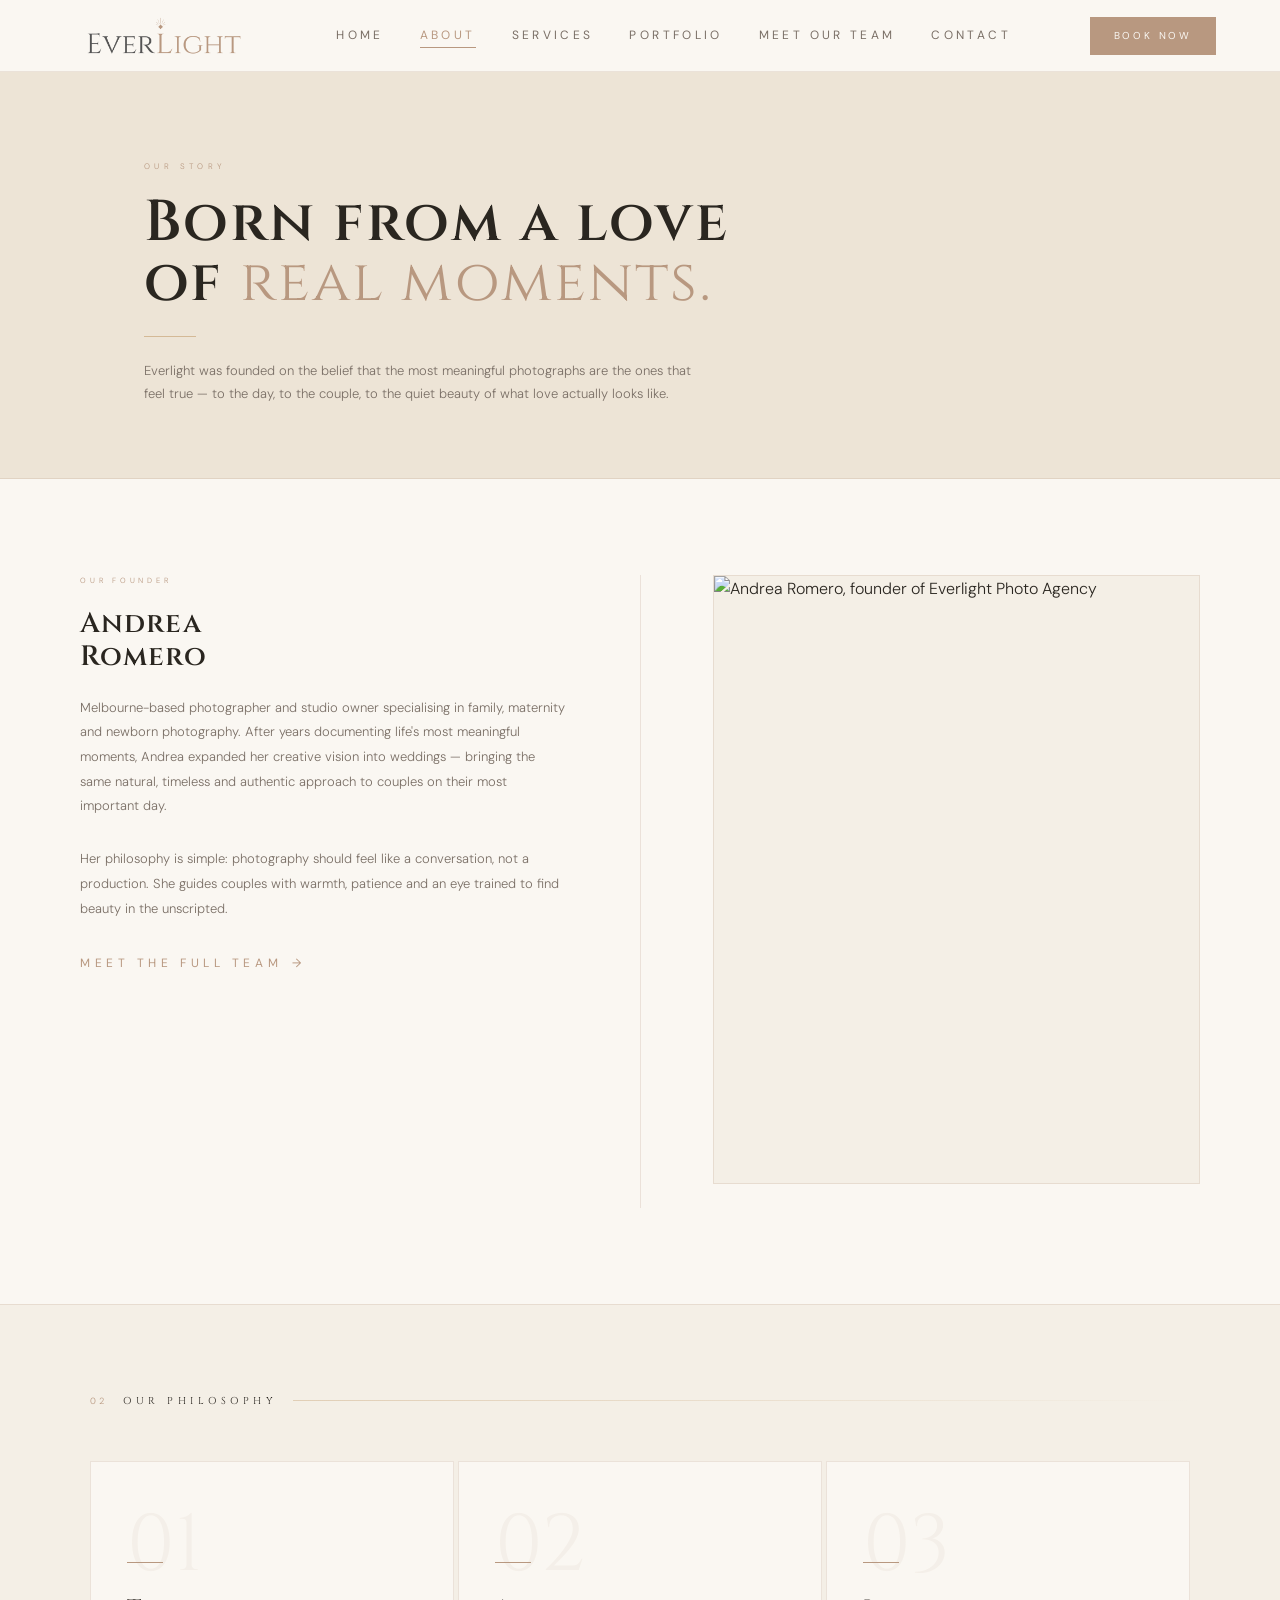
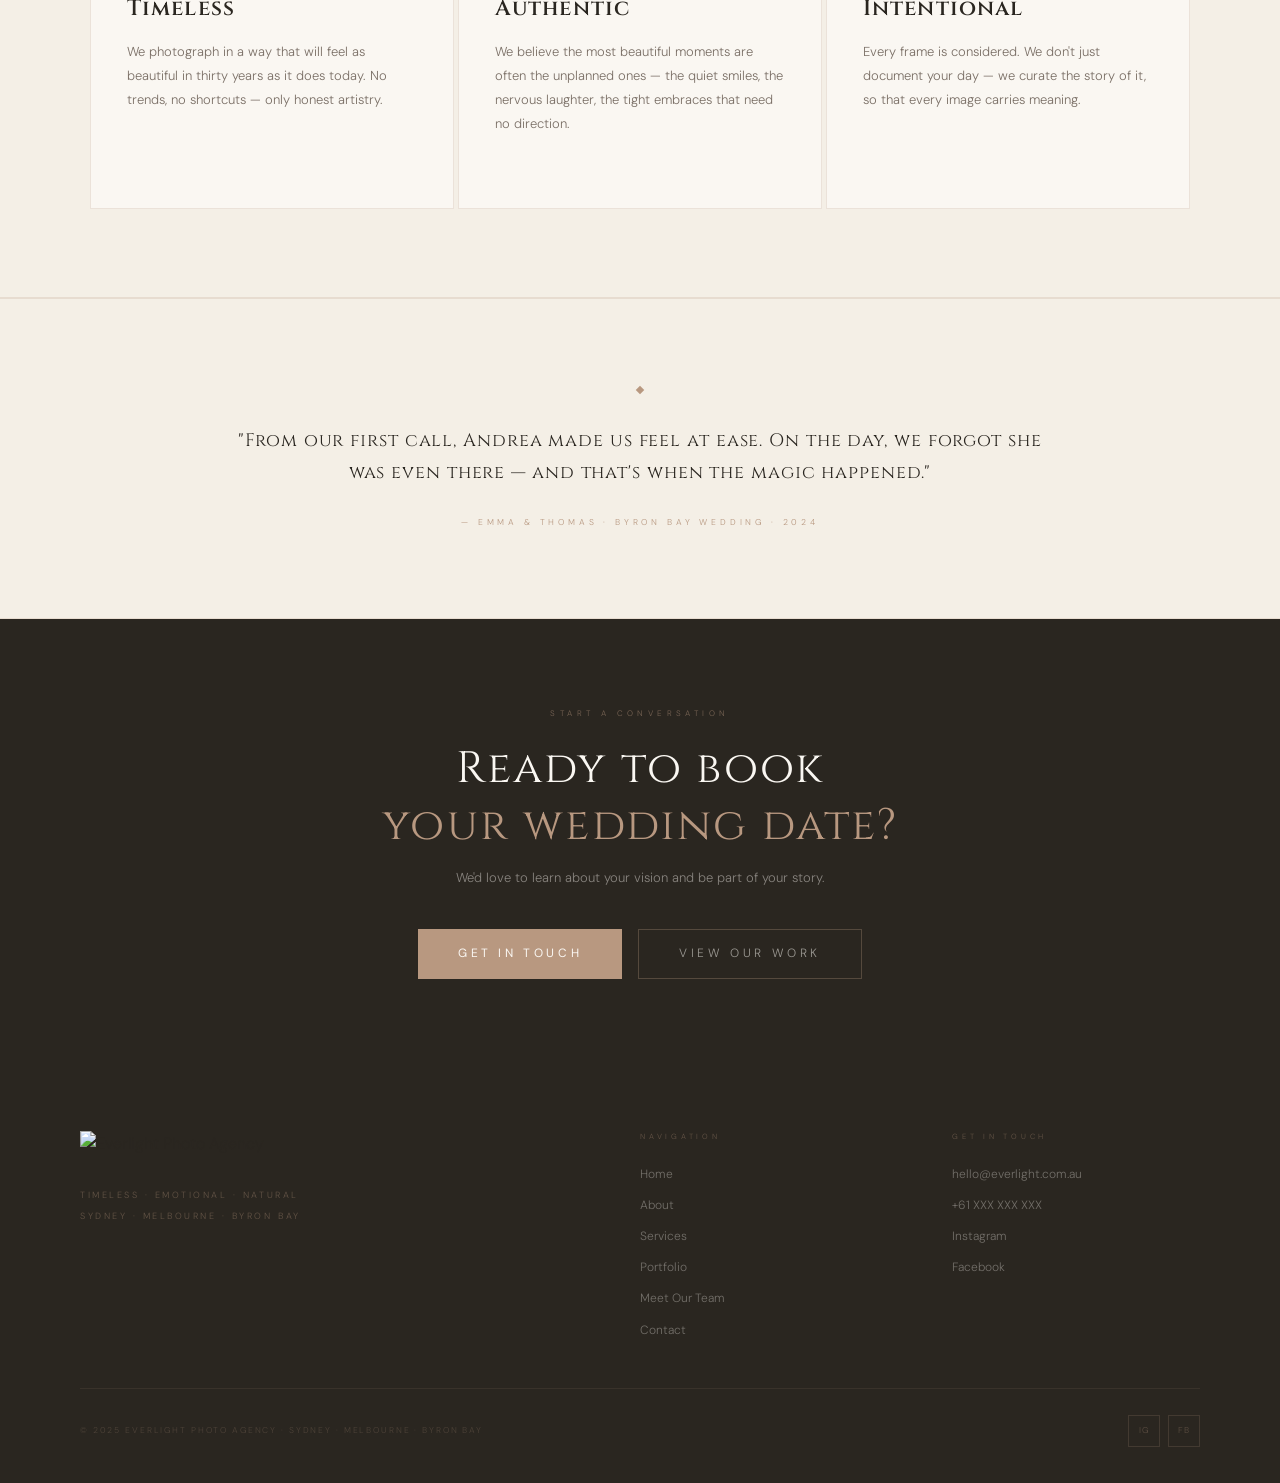
==== about.html @ 7fea63db "Primeros archivos" ====
<!DOCTYPE html>
<html lang="en">
<head>
  <meta charset="UTF-8">
  <meta name="viewport" content="width=device-width, initial-scale=1.0">
  <title>About — Everlight Photo Agency</title>
  <meta name="description" content="The story behind Everlight Photo Agency. Founded by Andrea Romero, a Melbourne-based photographer with a passion for authentic, timeless wedding photography.">
  <link rel="stylesheet" href="css/style.css">
</head>
<body>

  <!-- NAVBAR -->
  <nav class="navbar" id="navbar">
    <a href="index.html" class="logo-wrap">
      <img src="images/logo-light.png" alt="Everlight Photo Agency" class="navbar-logo">
    </a>
    <div class="nav-links">
      <a href="index.html"     class="nav-link">Home</a>
      <a href="about.html"     class="nav-link active">About</a>
      <a href="services.html"  class="nav-link">Services</a>
      <a href="portfolio.html" class="nav-link">Portfolio</a>
      <a href="team.html"      class="nav-link">Meet Our Team</a>
      <a href="contact.html"   class="nav-link">Contact</a>
    </div>
    <a href="contact.html" class="nav-cta">Book Now</a>
  </nav>

  <!-- PAGE HERO -->
  <div class="page-hero">
    <div class="container">
      <span class="page-hero-label">Our Story</span>
      <h1 class="page-hero-title">Born from a love<br>of <em>real moments.</em></h1>
      <div class="page-hero-rule"></div>
      <p class="page-hero-sub">Everlight was founded on the belief that the most meaningful photographs are the ones that feel true — to the day, to the couple, to the quiet beauty of what love actually looks like.</p>
    </div>
  </div>

  <!-- ABOUT — FOUNDER -->
  <section class="about-section">
    <div>
      <span class="about-eyebrow">Our Founder</span>
      <h2 class="about-title">Andrea<br>Romero</h2>
      <p class="about-text">Melbourne-based photographer and studio owner specialising in family, maternity and newborn photography. After years documenting life's most meaningful moments, Andrea expanded her creative vision into weddings — bringing the same natural, timeless and authentic approach to couples on their most important day.</p>
      <p class="about-text">Her philosophy is simple: photography should feel like a conversation, not a production. She guides couples with warmth, patience and an eye trained to find beauty in the unscripted.</p>
      <a href="team.html" class="btn-ghost">Meet the Full Team <span class="arrow">→</span></a>
    </div>

    <div class="about-divider"></div>

    <div>
      <div class="about-photo">
        <img src="images/andrea-romero.png" alt="Andrea Romero, founder of Everlight Photo Agency">
      </div>
    </div>
  </section>

  <!-- PHILOSOPHY -->
  <section style="background:var(--warm-cream);padding:88px 80px;border-top:1px solid var(--border);border-bottom:1px solid var(--border);">
    <div style="max-width:1100px;margin:0 auto;">
      <div class="section-eyebrow">
        <span class="eyebrow-num">02</span>
        <span class="eyebrow-title">Our Philosophy</span>
        <div class="eyebrow-line"></div>
      </div>
      <div style="display:grid;grid-template-columns:repeat(3,1fr);gap:4px;">
        <!-- Pillar 1 -->
        <div style="background:var(--white-linen);border:1px solid var(--border);padding:44px 36px;">
          <div style="font-family:'Cinzel',serif;font-size:80px;font-weight:400;color:rgba(184,152,128,0.08);line-height:1;margin-bottom:-24px;">01</div>
          <div class="service-bar"></div>
          <h3 class="service-title">Timeless</h3>
          <p class="service-desc">We photograph in a way that will feel as beautiful in thirty years as it does today. No trends, no shortcuts — only honest artistry.</p>
        </div>
        <!-- Pillar 2 -->
        <div style="background:var(--white-linen);border:1px solid var(--border);padding:44px 36px;">
          <div style="font-family:'Cinzel',serif;font-size:80px;font-weight:400;color:rgba(184,152,128,0.08);line-height:1;margin-bottom:-24px;">02</div>
          <div class="service-bar"></div>
          <h3 class="service-title">Authentic</h3>
          <p class="service-desc">We believe the most beautiful moments are often the unplanned ones — the quiet smiles, the nervous laughter, the tight embraces that need no direction.</p>
        </div>
        <!-- Pillar 3 -->
        <div style="background:var(--white-linen);border:1px solid var(--border);padding:44px 36px;">
          <div style="font-family:'Cinzel',serif;font-size:80px;font-weight:400;color:rgba(184,152,128,0.08);line-height:1;margin-bottom:-24px;">03</div>
          <div class="service-bar"></div>
          <h3 class="service-title">Intentional</h3>
          <p class="service-desc">Every frame is considered. We don't just document your day — we curate the story of it, so that every image carries meaning.</p>
        </div>
      </div>
    </div>
  </section>

  <!-- TESTIMONIAL -->
  <section class="testimonial-section">
    <div class="testi-diamond"></div>
    <blockquote class="testi-quote">"From our first call, Andrea made us feel at ease. On the day, we forgot she was even there — and that's when the magic happened."</blockquote>
    <p class="testi-attr">— Emma &amp; Thomas · Byron Bay Wedding · 2024</p>
  </section>

  <!-- CTA BAND -->
  <section class="contact-band">
    <span class="contact-band-label">Start a Conversation</span>
    <h2 class="contact-band-title">Ready to book<br><em>your wedding date?</em></h2>
    <p class="contact-band-sub">We'd love to learn about your vision and be part of your story.</p>
    <div class="contact-band-btns">
      <a href="contact.html" class="btn-primary-dark">Get In Touch</a>
      <a href="portfolio.html" class="btn-outline-dark">View Our Work</a>
    </div>
  </section>

  <!-- FOOTER -->
  <footer class="footer">
    <div class="footer-top">
      <div>
        <a href="index.html" class="logo-wrap logo-footer">
          <img src="images/logo-dark.png" alt="Everlight Photo Agency" class="footer-logo">
        </a>
        <p class="footer-tagline">Timeless · Emotional · Natural<br>Sydney · Melbourne · Byron Bay</p>
      </div>
      <div>
        <p class="footer-col-title">Navigation</p>
        <div class="footer-links">
          <a href="index.html">Home</a><a href="about.html">About</a>
          <a href="services.html">Services</a><a href="portfolio.html">Portfolio</a>
          <a href="team.html">Meet Our Team</a><a href="contact.html">Contact</a>
        </div>
      </div>
      <div>
        <p class="footer-col-title">Get In Touch</p>
        <div class="footer-links">
          <a href="mailto:hello@everlight.com.au">hello@everlight.com.au</a>
          <a href="#">+61 XXX XXX XXX</a>
          <a href="#" target="_blank">Instagram</a>
          <a href="#" target="_blank">Facebook</a>
        </div>
      </div>
    </div>
    <div class="footer-bottom">
      <p class="footer-copyright">© 2025 Everlight Photo Agency · Sydney · Melbourne · Byron Bay</p>
      <div class="footer-social">
        <a href="#" class="social-btn">IG</a>
        <a href="#" class="social-btn">FB</a>
      </div>
    </div>
  </footer>

  <script>
    const nav = document.getElementById('navbar');
    window.addEventListener('scroll', () => { nav.classList.toggle('scrolled', window.scrollY > 20); });
  </script>
</body>
</html>
---- css/style.css ----
/* ============================================================
   EVERLIGHT PHOTO AGENCY — Shared Design System
   Version 1.0 · Australia 2025
   ============================================================ */

@import url('https://fonts.googleapis.com/css2?family=Cinzel:wght@400;500;600;700&family=Cinzel+Decorative:wght@400&family=DM+Sans:ital,wght@0,200;0,300;0,400;0,500;1,300&display=swap');

/* ── CSS Variables ── */
:root {
  --white-linen:  #FAF7F2;
  --warm-cream:   #F4EFE6;
  --linen:        #EDE4D6;
  --champagne:    #D4B996;
  --taupe:        #B89880;
  --mid:          #7A6F66;
  --warm-gray:    #545454;
  --dark:         #2A2620;
  --border:       rgba(184, 152, 128, 0.22);
  --border-mid:   rgba(184, 152, 128, 0.40);

  --font-display: 'Cinzel', serif;
  --font-accent:  'Cinzel Decorative', serif;
  --font-body:    'DM Sans', sans-serif;

  --transition:   0.3s ease;
  --max-width:    1280px;
}

/* ── Reset ── */
*, *::before, *::after { margin: 0; padding: 0; box-sizing: border-box; }
html { scroll-behavior: smooth; }
body {
  background: var(--white-linen);
  font-family: var(--font-body);
  font-weight: 300;
  color: var(--dark);
  line-height: 1.6;
  -webkit-font-smoothing: antialiased;
}
img { display: block; width: 100%; height: 100%; object-fit: cover; }
a { text-decoration: none; color: inherit; }
button { cursor: pointer; border: none; background: none; font-family: var(--font-body); }
ul { list-style: none; }

/* ── Utility ── */
.container {
  width: 100%;
  max-width: var(--max-width);
  margin: 0 auto;
  padding: 0 64px;
}
.section-eyebrow {
  display: flex;
  align-items: center;
  gap: 16px;
  margin-bottom: 52px;
}
.eyebrow-num {
  font-family: var(--font-body);
  font-size: 9px;
  letter-spacing: 0.35em;
  color: var(--taupe);
  text-transform: uppercase;
  font-weight: 300;
}
.eyebrow-title {
  font-family: var(--font-display);
  font-size: 10px;
  letter-spacing: 0.45em;
  text-transform: uppercase;
  color: var(--dark);
  font-weight: 400;
}
.eyebrow-line {
  flex: 1;
  height: 1px;
  background: linear-gradient(90deg, var(--champagne), transparent);
  opacity: 0.6;
}

/* ── Buttons ── */
.btn-primary {
  display: inline-block;
  background: var(--taupe);
  color: var(--white-linen);
  font-family: var(--font-body);
  font-size: 12px;
  font-weight: 400;
  letter-spacing: 0.3em;
  text-transform: uppercase;
  padding: 15px 36px;
  transition: background var(--transition), color var(--transition);
}
.btn-primary:hover { background: var(--dark); }

.btn-outline {
  display: inline-block;
  background: transparent;
  color: var(--taupe);
  font-family: var(--font-body);
  font-size: 12px;
  font-weight: 400;
  letter-spacing: 0.3em;
  text-transform: uppercase;
  padding: 14px 36px;
  border: 1px solid var(--taupe);
  transition: border-color var(--transition), color var(--transition), background var(--transition);
}
.btn-outline:hover { background: var(--taupe); color: var(--white-linen); border-color: var(--taupe); }

.btn-ghost {
  display: inline-flex;
  align-items: center;
  gap: 10px;
  font-family: var(--font-body);
  font-size: 12px;
  font-weight: 400;
  letter-spacing: 0.38em;
  text-transform: uppercase;
  color: var(--taupe);
  transition: gap var(--transition);
}
.btn-ghost:hover { gap: 16px; }
.btn-ghost .arrow { font-style: normal; }

/* ── Diamond Decorator ── */
.diamond {
  display: inline-block;
  width: 5px;
  height: 5px;
  background: var(--taupe);
  transform: rotate(45deg);
  flex-shrink: 0;
}
.diamond-sm {
  width: 4px;
  height: 4px;
}
.diamond-lg {
  width: 7px;
  height: 7px;
}

/* ── Logo images ── */
.logo-wrap {
  display: inline-flex;
  align-items: center;
  text-decoration: none;
  flex-shrink: 0;
}
.navbar-logo {
  height: 48px;
  width: auto;
  display: block;
  object-fit: contain;
}
.footer-logo {
  height: 40px;
  width: auto;
  display: block;
  object-fit: contain;
}

/* ── NAVBAR ── */
.navbar {
  position: sticky;
  top: 0;
  z-index: 100;
  background: var(--white-linen);
  border-bottom: 1px solid var(--border);
  height: 72px;
  display: flex;
  align-items: center;
  justify-content: space-between;
  padding: 0 64px;
  transition: box-shadow var(--transition);
}
.navbar.scrolled { box-shadow: 0 2px 24px rgba(42,38,32,0.06); }

.nav-links {
  display: flex;
  align-items: center;
  gap: 36px;
}
.nav-link {
  font-family: var(--font-body);
  font-size: 12px;
  letter-spacing: 0.28em;
  text-transform: uppercase;
  color: var(--mid);
  font-weight: 400;
  position: relative;
  transition: color var(--transition);
}
.nav-link::after {
  content: '';
  position: absolute;
  bottom: -3px;
  left: 0;
  width: 0;
  height: 1px;
  background: var(--taupe);
  transition: width var(--transition);
}
.nav-link:hover { color: var(--taupe); }
.nav-link:hover::after, .nav-link.active::after { width: 100%; }
.nav-link.active { color: var(--taupe); }

.nav-cta {
  background: var(--taupe);
  color: var(--white-linen);
  font-family: var(--font-body);
  font-size: 10px;
  letter-spacing: 0.28em;
  text-transform: uppercase;
  padding: 11px 24px;
  font-weight: 400;
  transition: background var(--transition);
}
.nav-cta:hover { background: var(--dark); }

/* ── HERO ── */
.hero {
  position: relative;
  min-height: 88vh;
  background: var(--linen);
  display: grid;
  grid-template-columns: 1fr 1fr;
  overflow: hidden;
}

/* Hero photo fill — img inside .hero-photo-side fills absolutely */
.hero-photo-side > img {
  position: absolute;
  inset: 0;
  width: 100%;
  height: 100%;
  object-fit: cover;
  object-position: center;
}

/* Gallery, team, about, portfolio img containers */
.gallery-cell img,
.portfolio-cell img,
.team-photo img,
.about-photo img {
  width: 100%;
  height: 100%;
  object-fit: cover;
  object-position: center;
  display: block;
}

/* Gallery cell hover zoom on real images */
.gallery-cell img,
.portfolio-cell img {
  transition: transform 0.5s ease;
}
.gallery-cell:hover img,
.portfolio-cell:hover img { transform: scale(1.04); }
.hero-content-side {
  display: flex;
  align-items: center;
  padding: 80px 72px 80px 80px;
  position: relative;
  z-index: 2;
}
.hero-inner { max-width: 520px; text-align: center;}
.hero-eyebrow {
  font-family: var(--font-body);
  font-size: 12px;
  letter-spacing: 0.55em;
  text-transform: uppercase;
  color: var(--taupe);
  font-weight: 300;
  margin-bottom: 22px;
}
.hero-heading {
  font-family: var(--font-display);
  font-size: clamp(52px, 5.5vw, 72px);
  line-height: 1;
  letter-spacing: 0.02em;
  margin-bottom: 0;
}
.hero-ever  { font-weight: 600; color: var(--dark); display: block; }
.hero-light { font-weight: 400; color: var(--taupe); display: block; }
.hero-rule {
  width: 52px;
  height: 1px;
  background: var(--champagne);
  margin: 28px 0;
}
.hero-tagline {
  font-family: var(--font-display);
  font-size: 10.5px;
  font-weight: 400;
  letter-spacing: 0.35em;
  text-transform: uppercase;
  color: var(--mid);
  line-height: 2.4;
  margin-bottom: 36px;
}
.hero-cta-row {
  display: flex;
    gap: 14px;
    flex-wrap: nowrap;
    align-content: flex-start;
    flex-direction: row;
    justify-content: center;
    align-items: center;
}
.hero-scroll {
  position: absolute;
  bottom: 32px;
  left: 80px;
  display: flex;
  align-items: center;
  gap: 12px;
}
.hero-scroll-line { width: 32px; height: 1px; background: var(--champagne); opacity: 0.6; }
.hero-scroll-text {
  font-size: 7px;
  letter-spacing: 0.45em;
  text-transform: uppercase;
  color: var(--taupe);
  opacity: 0.65;
}

.hero-photo-side {
  position: relative;
  overflow: hidden;
  background: var(--warm-cream);
}
.hero-photo-side img {
  width: 100%;
  height: 100%;
  object-fit: cover;
  object-position: center;
}
.hero-photo-placeholder {
  width: 100%;
  height: 100%;
  display: flex;
  flex-direction: column;
  align-items: center;
  justify-content: center;
  gap: 16px;
  background: var(--warm-cream);
}
.hero-photo-placeholder svg { opacity: 0.2; }
.hero-photo-placeholder span {
  font-size: 8px;
  letter-spacing: 0.45em;
  text-transform: uppercase;
  color: var(--taupe);
  opacity: 0.5;
}
.hero-aside {
  position: absolute;
  right: 28px;
  top: 50%;
  transform: translateY(-50%);
  display: flex;
  flex-direction: column;
  align-items: center;
  gap: 14px;
  z-index: 3;
}
.hero-aside-line { width: 1px; height: 64px; background: rgba(184,152,128,0.3); }
.hero-aside-text {
  font-size: 7px;
  letter-spacing: 0.45em;
  text-transform: uppercase;
  color: var(--taupe);
  writing-mode: vertical-lr;
  opacity: 0.55;
}

/* ── STATS STRIP ── */
.stats-strip {
  background: var(--warm-cream);
  border-top: 1px solid var(--border);
  border-bottom: 1px solid var(--border);
  display: grid;
  grid-template-columns: repeat(4, 1fr);
}
.stat-item {
  padding: 28px 40px;
  text-align: center;
  border-right: 1px solid var(--border);
}
.stat-item:last-child { border-right: none; }
.stat-num {
  font-family: var(--font-display);
  font-size: 30px;
  font-weight: 400;
  color: var(--taupe);
  letter-spacing: 0.04em;
  display: block;
}
.stat-label {
  font-size: 8px;
  letter-spacing: 0.42em;
  text-transform: uppercase;
  color: var(--mid);
  margin-top: 5px;
  font-weight: 300;
}

/* ── ABOUT ── */
.about-section {
  background: var(--white-linen);
  padding: 96px 80px;
  display: grid;
  grid-template-columns: 1fr 1px 1fr;
  gap: 72px;
  align-items: start;
}
.about-divider { background: var(--border); align-self: stretch; }
.about-eyebrow {
  font-size: 7.5px;
  letter-spacing: 0.5em;
  text-transform: uppercase;
  color: var(--taupe);
  margin-bottom: 20px;
  font-weight: 300;
  display: block;
}
.about-title {
  font-family: var(--font-display);
  font-size: 28px;
  font-weight: 600;
  color: var(--dark);
  letter-spacing: 0.04em;
  line-height: 1.2;
  margin-bottom: 22px;
}
.about-text {
  font-size: 13px;
  line-height: 1.9;
  color: var(--mid);
  font-weight: 300;
  margin-bottom: 28px;
}
.about-photo {
  width: 100%;
  aspect-ratio: 4/5;
  background: var(--warm-cream);
  border: 1px solid var(--border);
  overflow: hidden;
  margin-bottom: 24px;
}
.about-quote-block {
  border-left: 2px solid var(--champagne);
  padding-left: 26px;
  margin-bottom: 28px;
}
.about-quote {
  font-family: var(--font-display);
  font-size: 15px;
  font-weight: 400;
  color: var(--dark);
  letter-spacing: 0.03em;
  line-height: 1.8;
}
.about-body {
  font-size: 13px;
  line-height: 1.9;
  color: var(--mid);
  font-weight: 300;
}

/* ── GALLERY ── */
.gallery-section {
  background: var(--warm-cream);
  padding: 88px 60px;
}
.gallery-grid {
  display: grid;
  grid-template-columns: 2fr 1fr 1fr;
  grid-template-rows: 240px 240px;
  gap: 4px;
}
.gallery-cell {
  position: relative;
  overflow: hidden;
  background: rgba(184,152,128,0.12);
  border: 1px solid var(--border);
  display: flex;
  align-items: center;
  justify-content: center;
}
.gallery-cell:first-child { grid-row: span 2; background: rgba(184,152,128,0.18); }
.gallery-cell img {
  width: 100%;
  height: 100%;
  object-fit: cover;
  transition: transform 0.5s ease;
}
.gallery-cell:hover img { transform: scale(1.04); }
.gallery-placeholder {
  display: flex;
  flex-direction: column;
  align-items: center;
  gap: 10px;
}
.gallery-placeholder svg { opacity: 0.2; }
.gallery-placeholder span {
  font-size: 7.5px;
  letter-spacing: 0.4em;
  text-transform: uppercase;
  color: var(--taupe);
  opacity: 0.5;
}
.gallery-cell-label {
  position: absolute;
  bottom: 12px;
  left: 14px;
  font-size: 7px;
  letter-spacing: 0.38em;
  text-transform: uppercase;
  color: var(--taupe);
  opacity: 0;
  transition: opacity var(--transition);
}
.gallery-cell:hover .gallery-cell-label { opacity: 0.7; }
.gallery-cta { text-align: center; margin-top: 40px; }

/* ── PACKAGES ── */
.packages-section { background: var(--linen); padding: 96px 60px; }
.packages-grid {
  display: grid;
  grid-template-columns: repeat(3, 1fr);
  gap: 4px;
  margin-top: 0;
}
.pkg-card {
  background: var(--white-linen);
  padding: 44px 36px;
  border: 1px solid var(--border);
  display: flex;
  flex-direction: column;
  transition: background 0.35s ease, border-color 0.35s ease;
  cursor: default;
}
.pkg-card:hover { background: var(--champagne); border-color: var(--taupe); }
.pkg-card.featured {
  background: var(--warm-cream);
  border-color: var(--champagne);
}
.pkg-card.featured:hover { background: var(--linen); border-color: var(--taupe); }
.pkg-featured-tag {
  display: inline-block;
  background: var(--champagne);
  color: var(--dark);
  font-size: 10px;
  letter-spacing: 0.4em;
  text-transform: uppercase;
  padding: 4px 14px;
  margin-bottom: 18px;
  font-weight: 400;
}
.pkg-badge {
  font-size: 7.5px;
  letter-spacing: 0.45em;
  text-transform: uppercase;
  color: var(--taupe);
  margin-bottom: 16px;
  display: block;
  font-weight: 300;
}
.pkg-name {
  font-family: var(--font-display);
  font-size: 18px;
  font-weight: 600;
  color: var(--dark);
  letter-spacing: 0.05em;
  margin-bottom: 4px;
}
.pkg-name em {
  font-family: var(--font-accent);
  font-style: normal;
  font-weight: 400;
  color: var(--taupe);
}
.pkg-price {
  font-family: var(--font-display);
  font-size: 38px;
  font-weight: 400;
  color: var(--taupe);
  letter-spacing: 0.02em;
  
}
.pkg-price-from {
  font-size: 10px;
  font-family: var(--font-body);
  color: var(--mid);
  font-weight: 300;
  letter-spacing: 0.2em;
  text-transform: uppercase;
}
.pkg-divider { height: 1px; background: var(--border); margin: 6px 0 20px; }
.pkg-features {
  display: flex;
  flex-direction: column;
  gap: 10px;
  flex: 1;
}
.pkg-features li {
  font-size: 14px;
  color: var(--mid);
  font-weight: 300;
  display: flex;
  align-items: flex-start;
  gap: 10px;
  line-height: 1.5;
}
.pkg-dot {
  width: 3px;
  height: 3px;
  border-radius: 50%;
  background: var(--taupe);
  margin-top: 7px;
  flex-shrink: 0;
}
.pkg-cta {
  margin-top: 28px;
  width: 100%;
  background: transparent;
  border: 1px solid var(--border-mid);
  padding: 12px;
  font-size: 12px;
  letter-spacing: 0.28em;
  text-transform: uppercase;
  color: var(--taupe);
  font-family: var(--font-body);
  font-weight: 400;
  transition: background var(--transition), color var(--transition), border-color var(--transition);
}
.pkg-cta:hover, .pkg-card.featured .pkg-cta {
  background: var(--taupe);
  color: var(--white-linen);
  border-color: var(--taupe);
}
.pkg-card.featured .pkg-cta:hover { background: var(--dark); border-color: var(--dark); }
.pkg-pricing-cta {
  margin-top: 48px;
  display: flex;
  justify-content: center;
  gap: 16px;
}

/* ── Package add-on toggles ── */
.pkg-addons {
  margin-top: 22px;
  padding-top: 18px;
  border-top: 1px solid var(--border);
}
.pkg-addons-title {
  font-size: 10px;
  letter-spacing: 0.45em;
  text-transform: uppercase;
  color: var(--taupe);
  font-weight: 300;
  margin-bottom: 12px;
}
.pkg-toggle {
  display: flex;
  align-items: center;
  justify-content: space-between;
  padding: 9px 0;
  border-bottom: 1px solid var(--border);
  cursor: pointer;
  user-select: none;
}
.pkg-toggle:last-of-type { border-bottom: none; }
.toggle-label {
  display: flex;
  align-items: center;
  flex: 1;
  gap: 6px;
  margin-right: 14px;
}
.toggle-name {
  font-size: 12px;
  color: var(--mid);
  font-weight: 300;
  flex: 1;
}
.toggle-price {
  font-size: 14px;
  color: var(--taupe);
  font-weight: 400;
  font-family: var(--font-display);
  letter-spacing: 0.04em;
}
.pkg-toggle input[type="checkbox"] { display: none; }
.toggle-track {
  width: 36px;
  height: 20px;
  background: var(--border);
  border-radius: 10px;
  position: relative;
  flex-shrink: 0;
  transition: background 0.25s ease;
}
.toggle-track::after {
  content: '';
  position: absolute;
  width: 14px;
  height: 14px;
  background: #fff;
  border-radius: 50%;
  top: 3px;
  left: 3px;
  transition: transform 0.25s ease;
  box-shadow: 0 1px 3px rgba(0,0,0,0.15);
}
.pkg-toggle input:checked ~ .toggle-track { background: var(--taupe); }
.pkg-toggle input:checked ~ .toggle-track::after { transform: translateX(16px); }

/* ── TESTIMONIAL ── */
.testimonial-section {
  background: var(--warm-cream);
  padding: 88px 120px;
  text-align: center;
  border-top: 1px solid var(--border);
  border-bottom: 1px solid var(--border);
}
.testi-diamond {
  width: 6px;
  height: 6px;
  background: var(--taupe);
  transform: rotate(45deg);
  margin: 0 auto 32px;
}
.testi-quote {
  font-family: var(--font-display);
  font-size: 18px;
  font-weight: 400;
  color: var(--dark);
  letter-spacing: 0.05em;
  line-height: 1.75;
  margin-bottom: 28px;
  max-width: 820px;
  margin-left: auto;
  margin-right: auto;
}
.testi-attr {
  font-size: 8.5px;
  letter-spacing: 0.45em;
  text-transform: uppercase;
  color: var(--taupe);
  font-weight: 300;
}

/* ── SERVICES ── */
.services-section { background: var(--white-linen); padding: 96px 60px; }
.services-grid {
  display: grid;
  grid-template-columns: 1fr 1fr;
  gap: 4px;
}
.service-card {
  background: var(--warm-cream);
  padding: 52px 48px;
  border: 1px solid var(--border);
  position: relative;
  overflow: hidden;
  transition: border-color var(--transition);
}
.service-card:hover { border-color: var(--taupe); }
.service-num {
  font-family: var(--font-display);
  font-size: 80px;
  font-weight: 400;
  color: rgba(184,152,128,0.1);
  position: absolute;
  top: 12px;
  right: 24px;
  line-height: 1;
}
.service-bar { width: 36px; height: 1px; background: var(--taupe); margin-bottom: 28px; }
.service-title {
  font-family: var(--font-display);
  font-size: 22px;
  font-weight: 600;
  color: var(--dark);
  letter-spacing: 0.05em;
  margin-bottom: 14px;
}
.service-desc {
  font-size: 13px;
  line-height: 1.85;
  color: var(--mid);
  font-weight: 300;
  margin-bottom: 28px;
}
.service-link {
  font-size: 8.5px;
  letter-spacing: 0.38em;
  text-transform: uppercase;
  color: var(--taupe);
  font-weight: 400;
  display: inline-flex;
  align-items: center;
  gap: 10px;
  transition: gap var(--transition);
}
.service-link:hover { gap: 16px; }

/* ── CONTACT CTA BAND ── */
.contact-band {
  background: var(--dark);
  padding: 88px 80px;
  text-align: center;
}
.contact-band-label {
  font-size: 8px;
  letter-spacing: 0.55em;
  text-transform: uppercase;
  color: rgba(184,152,128,0.55);
  font-weight: 300;
  margin-bottom: 20px;
  display: block;
}
.contact-band-title {
  font-family: var(--font-display);
  font-size: clamp(28px, 3.5vw, 44px);
  font-weight: 400;
  color: var(--white-linen);
  letter-spacing: 0.05em;
  line-height: 1.3;
  margin-bottom: 12px;
}
.contact-band-title em {
  font-style: normal;
  color: var(--taupe);
}
.contact-band-sub {
  font-size: 13px;
  color: rgba(250,247,242,0.45);
  font-weight: 300;
  margin-bottom: 40px;
  max-width: 440px;
  margin-left: auto;
  margin-right: auto;
  line-height: 1.8;
}
.contact-band-btns { display: flex; gap: 16px; justify-content: center; }
.btn-primary-dark {
  display: inline-block;
  background: var(--taupe);
  color: var(--white-linen);
  font-family: var(--font-body);
  font-size: 12px;
  font-weight: 400;
  letter-spacing: 0.3em;
  text-transform: uppercase;
  padding: 15px 40px;
  transition: background var(--transition);
}
.btn-primary-dark:hover { background: var(--champagne); color: var(--dark); }
.btn-outline-dark {
  display: inline-block;
  background: transparent;
  color: rgba(250,247,242,0.55);
  font-family: var(--font-body);
  font-size: 12px;
  font-weight: 300;
  letter-spacing: 0.3em;
  text-transform: uppercase;
  padding: 14px 40px;
  border: 1px solid rgba(184,152,128,0.3);
  transition: border-color var(--transition), color var(--transition);
}
.btn-outline-dark:hover { border-color: var(--taupe); color: var(--taupe); }

/* ── FOOTER ── */
.footer { background: var(--dark); padding: 64px 80px 36px; }
.footer-top {
  display: grid;
  grid-template-columns: 2fr 1fr 1fr;
  gap: 64px;
  padding-bottom: 48px;
  border-bottom: 1px solid rgba(184,152,128,0.1);
}
.footer-tagline {
  font-size: 9px;
  letter-spacing: 0.28em;
  text-transform: uppercase;
  color: rgba(184,152,128,0.4);
  margin-top: 14px;
  line-height: 2.4;
  font-weight: 300;
}
.footer-col-title {
  font-size: 7.5px;
  letter-spacing: 0.5em;
  text-transform: uppercase;
  color: rgba(184,152,128,0.4);
  margin-bottom: 22px;
  font-weight: 300;
}
.footer-links { display: flex; flex-direction: column; gap: 12px; }
.footer-links a {
  font-size: 12px;
  color: rgba(250,247,242,0.35);
  font-weight: 300;
  transition: color var(--transition);
}
.footer-links a:hover { color: rgba(250,247,242,0.7); }
.footer-bottom {
  display: flex;
  justify-content: space-between;
  align-items: center;
  padding-top: 26px;
}
.footer-copyright {
  font-size: 8.5px;
  letter-spacing: 0.22em;
  color: rgba(184,152,128,0.25);
  text-transform: uppercase;
}
.footer-social { display: flex; gap: 8px; }
.social-btn {
  width: 32px;
  height: 32px;
  border: 1px solid rgba(184,152,128,0.18);
  display: flex;
  align-items: center;
  justify-content: center;
  font-size: 8.5px;
  letter-spacing: 0.06em;
  color: rgba(184,152,128,0.35);
  font-family: var(--font-body);
  transition: border-color var(--transition), color var(--transition);
}
.social-btn:hover { border-color: var(--taupe); color: var(--taupe); }

/* ── PAGE HERO (sub-pages) ── */
.page-hero {
  background: var(--linen);
  padding: 88px 80px 72px;
  border-bottom: 1px solid var(--border);
}
.page-hero-label {
  font-size: 8px;
  letter-spacing: 0.55em;
  text-transform: uppercase;
  color: var(--taupe);
  font-weight: 300;
  display: block;
  margin-bottom: 20px;
}
.page-hero-title {
  font-family: var(--font-display);
  font-size: clamp(36px, 4.5vw, 58px);
  font-weight: 600;
  color: var(--dark);
  letter-spacing: 0.04em;
  line-height: 1.05;
  margin-bottom: 18px;
}
.page-hero-title em { font-style: normal; color: var(--taupe); font-weight: 400; }
.page-hero-sub {
  font-size: 13px;
  color: var(--mid);
  font-weight: 300;
  line-height: 1.8;
  max-width: 560px;
}
.page-hero-rule { width: 52px; height: 1px; background: var(--champagne); margin: 22px 0; }

/* ── CONTACT FORM ── */
.contact-section { background: var(--white-linen); padding: 96px 80px; }
.contact-grid { display: grid; grid-template-columns: 1fr 1.4fr; gap: 88px; align-items: start; }
.contact-info-label {
  font-size: 7.5px;
  letter-spacing: 0.5em;
  text-transform: uppercase;
  color: var(--taupe);
  font-weight: 300;
  margin-bottom: 22px;
  display: block;
}
.contact-info-title {
  font-family: var(--font-display);
  font-size: 28px;
  font-weight: 600;
  color: var(--dark);
  letter-spacing: 0.04em;
  line-height: 1.2;
  margin-bottom: 20px;
}
.contact-info-text {
  font-size: 13px;
  color: var(--mid);
  font-weight: 300;
  line-height: 1.9;
  margin-bottom: 36px;
}
.contact-detail { margin-bottom: 16px; }
.contact-detail-label {
  font-size: 7px;
  letter-spacing: 0.45em;
  text-transform: uppercase;
  color: var(--taupe);
  font-weight: 300;
  display: block;
  margin-bottom: 5px;
}
.contact-detail-value {
  font-size: 13px;
  color: var(--dark);
  font-weight: 300;
}
.contact-detail-divider { height: 1px; background: var(--border); margin: 18px 0; }

/* Form */
.form-row { display: grid; grid-template-columns: 1fr 1fr; gap: 16px; margin-bottom: 16px; }
.form-group { margin-bottom: 16px; }
.form-group.full { grid-column: 1 / -1; }
.form-label {
  display: block;
  font-size: 7.5px;
  letter-spacing: 0.45em;
  text-transform: uppercase;
  color: var(--taupe);
  font-weight: 300;
  margin-bottom: 8px;
}
.form-input, .form-select, .form-textarea {
  width: 100%;
  background: var(--warm-cream);
  border: 1px solid var(--border);
  padding: 13px 16px;
  font-family: var(--font-body);
  font-size: 13px;
  font-weight: 300;
  color: var(--dark);
  outline: none;
  transition: border-color var(--transition);
  appearance: none;
  border-radius: 0;
}
.form-input::placeholder, .form-textarea::placeholder { color: var(--mid); opacity: 0.5; }
.form-input:focus, .form-select:focus, .form-textarea:focus { border-color: var(--taupe); }
.form-textarea { resize: vertical; min-height: 130px; }
.form-submit {
  width: 100%;
  background: var(--taupe);
  color: var(--white-linen);
  font-family: var(--font-body);
  font-size: 9px;
  font-weight: 400;
  letter-spacing: 0.32em;
  text-transform: uppercase;
  padding: 16px;
  margin-top: 8px;
  transition: background var(--transition);
  cursor: pointer;
  border: none;
}
.form-submit:hover { background: var(--dark); }
.form-note {
  font-size: 10.5px;
  color: var(--mid);
  font-weight: 300;
  text-align: center;
  margin-top: 12px;
  opacity: 0.7;
  line-height: 1.7;
}

/* ── RESPONSIVE ── */
@media (max-width: 1024px) {
  .container { padding: 0 40px; }
  .navbar { padding: 0 40px; }
  .hero { grid-template-columns: 1fr; min-height: auto; }
  .hero-content-side { padding: 64px 40px; }
  .hero-photo-side { height: 480px; }
  .hero-aside { display: none; }
  .about-section { grid-template-columns: 1fr; padding: 64px 40px; }
  .about-divider { display: none; }
  .gallery-grid { grid-template-columns: 1fr 1fr; grid-template-rows: auto; }
  .gallery-cell:first-child { grid-row: span 1; }
  .packages-grid { grid-template-columns: 1fr; max-width: 480px; margin: 0 auto; }
  .services-grid { grid-template-columns: 1fr; }
  .contact-grid { grid-template-columns: 1fr; }
  .footer-top { grid-template-columns: 1fr 1fr; }
  .testimonial-section { padding: 64px 40px; }
  .footer { padding: 48px 40px 28px; }
}
@media (max-width: 768px) {
  .container { padding: 0 24px; }
  .navbar { padding: 0 24px; }
  .nav-links { display: none; }
  .stats-strip { grid-template-columns: repeat(2,1fr); }
  .stat-item:nth-child(2) { border-right: none; }
  .gallery-section, .packages-section, .services-section, .gallery-section { padding: 56px 24px; }
  .about-section { padding: 56px 24px; }
  .contact-band { padding: 64px 24px; }
  .contact-band-btns { flex-direction: column; align-items: center; }
  .footer-top { grid-template-columns: 1fr; gap: 36px; }
  .footer { padding: 48px 24px 24px; }
  .pkg-pricing-cta { flex-direction: column; align-items: center; }
  .form-row { grid-template-columns: 1fr; }
}
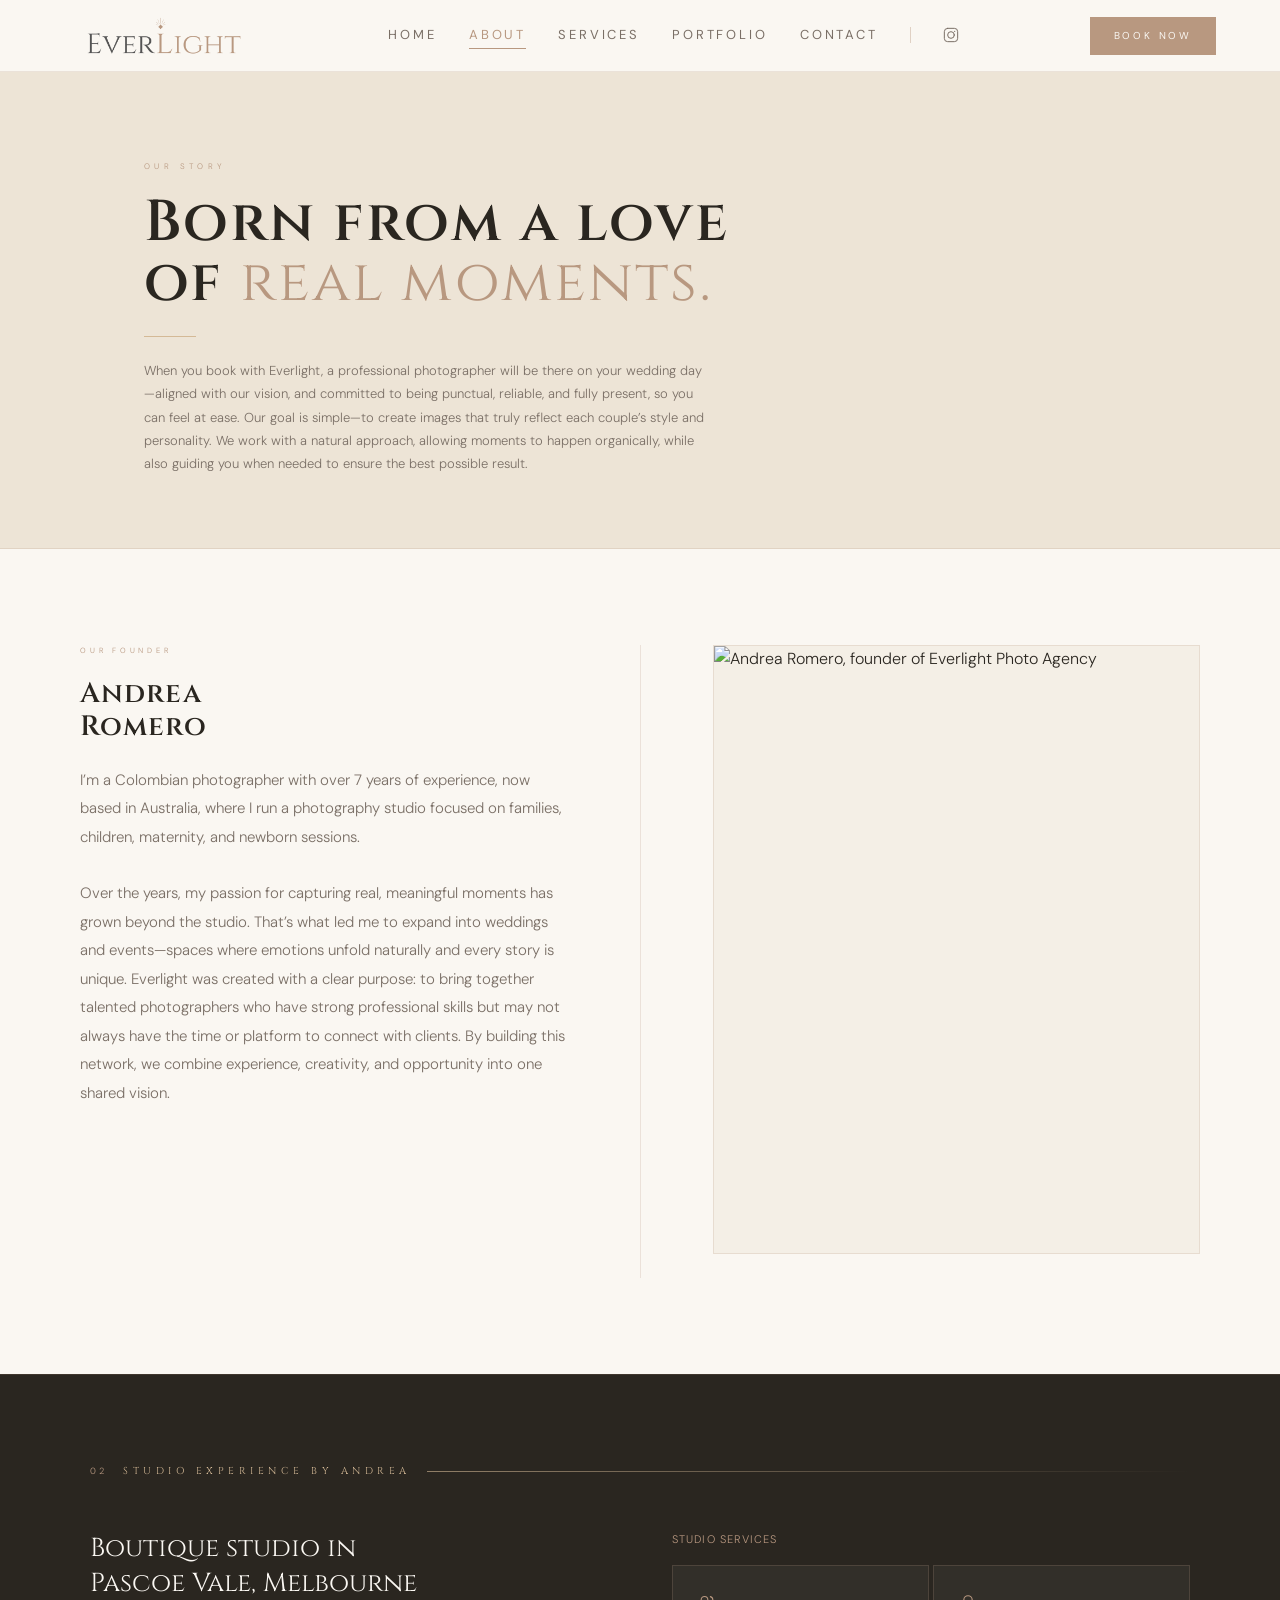
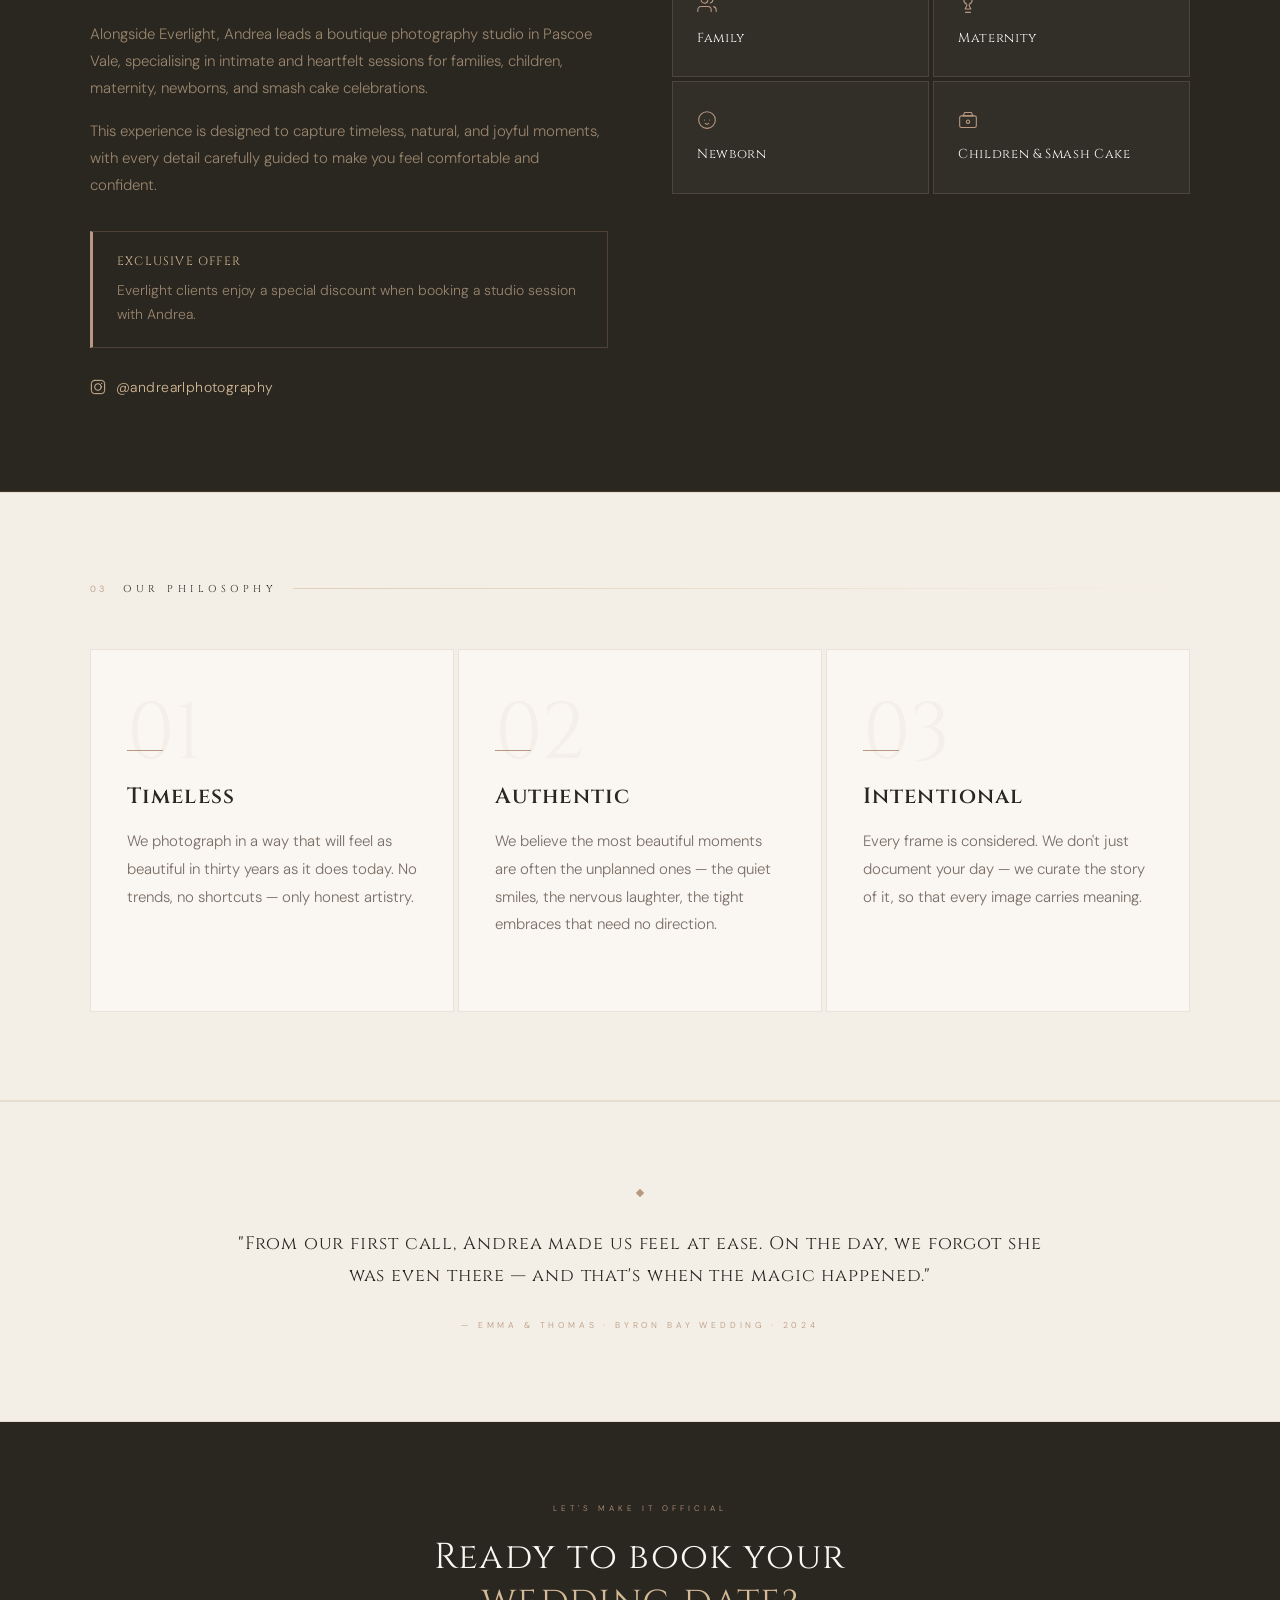
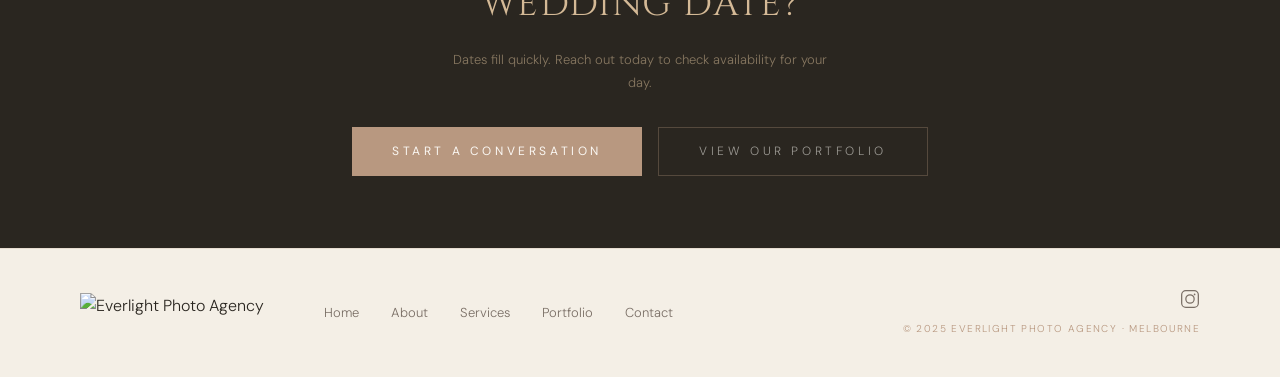
==== commit 54d02216: "Add files via upload" ====
--- a/about.html
+++ b/about.html
@@ -19,8 +19,15 @@
       <a href="about.html"     class="nav-link active">About</a>
       <a href="services.html"  class="nav-link">Services</a>
       <a href="portfolio.html" class="nav-link">Portfolio</a>
-      <a href="team.html"      class="nav-link">Meet Our Team</a>
       <a href="contact.html"   class="nav-link">Contact</a>
+      <div class="nav-social-divider"></div>
+      <a href="https://www.instagram.com/andrearlphotography" class="nav-ig-link" target="_blank" aria-label="Instagram">
+        <svg width="16" height="16" viewBox="0 0 24 24" fill="none" stroke="currentColor" stroke-width="1.5" stroke-linecap="round" stroke-linejoin="round">
+          <rect x="2" y="2" width="20" height="20" rx="5"/>
+          <circle cx="12" cy="12" r="5"/>
+          <circle cx="17.5" cy="6.5" r="1" fill="currentColor" stroke="none"/>
+        </svg>
+      </a>
     </div>
     <a href="contact.html" class="nav-cta">Book Now</a>
   </nav>
@@ -31,7 +38,8 @@
       <span class="page-hero-label">Our Story</span>
       <h1 class="page-hero-title">Born from a love<br>of <em>real moments.</em></h1>
       <div class="page-hero-rule"></div>
-      <p class="page-hero-sub">Everlight was founded on the belief that the most meaningful photographs are the ones that feel true — to the day, to the couple, to the quiet beauty of what love actually looks like.</p>
+      <p class="page-hero-sub">When you book with Everlight, a professional photographer will be there on your wedding day—aligned with our vision, and committed to being punctual, reliable, and fully present, so you can feel at ease.
+Our goal is simple—to create images that truly reflect each couple’s style and personality. We work with a natural approach, allowing moments to happen organically, while also guiding you when needed to ensure the best possible result.</p>
     </div>
   </div>
 
@@ -40,9 +48,14 @@
     <div>
       <span class="about-eyebrow">Our Founder</span>
       <h2 class="about-title">Andrea<br>Romero</h2>
-      <p class="about-text">Melbourne-based photographer and studio owner specialising in family, maternity and newborn photography. After years documenting life's most meaningful moments, Andrea expanded her creative vision into weddings — bringing the same natural, timeless and authentic approach to couples on their most important day.</p>
-      <p class="about-text">Her philosophy is simple: photography should feel like a conversation, not a production. She guides couples with warmth, patience and an eye trained to find beauty in the unscripted.</p>
-      <a href="team.html" class="btn-ghost">Meet the Full Team <span class="arrow">→</span></a>
+      <p class="about-text">
+I’m a Colombian photographer with over 7 years of experience, now based in Australia, where I run a photography studio focused on families, children, maternity, and newborn sessions.
+
+
+</p>
+      <p class="about-text">        
+Over the years, my passion for capturing real, meaningful moments has grown beyond the studio. That’s what led me to expand into weddings and events—spaces where emotions unfold naturally and every story is unique.
+Everlight was created with a clear purpose: to bring together talented photographers who have strong professional skills but may not always have the time or platform to connect with clients. By building this network, we combine experience, creativity, and opportunity into one shared vision.</p>
     </div>
 
     <div class="about-divider"></div>
@@ -50,6 +63,86 @@
     <div>
       <div class="about-photo">
         <img src="images/andrea-romero.png" alt="Andrea Romero, founder of Everlight Photo Agency">
+      </div>
+    </div>
+  </section>
+
+  <!-- STUDIO EXPERIENCE -->
+  <section style="background:var(--dark);padding:88px 80px;border-top:1px solid rgba(184,152,128,0.15);border-bottom:1px solid rgba(184,152,128,0.15);">
+    <div style="max-width:1100px;margin:0 auto;">
+      <div class="section-eyebrow">
+        <span class="eyebrow-num">02</span>
+        <span class="eyebrow-title" style="color:var(--champagne);">Studio Experience by Andrea</span>
+        <div class="eyebrow-line"></div>
+      </div>
+      <div style="display:grid;grid-template-columns:1fr 1fr;gap:64px;align-items:start;">
+
+        <!-- Left: description -->
+        <div>
+          <h3 style="font-family:'Cinzel',serif;font-size:26px;font-weight:400;color:var(--white-linen);margin:0 0 20px;line-height:1.35;">Boutique studio in<br>Pascoe Vale, Melbourne</h3>
+          <p style="font-size:15px;line-height:1.8;color:rgba(212,185,150,0.65);margin:0 0 16px;">Alongside Everlight, Andrea leads a boutique photography studio in Pascoe Vale, specialising in intimate and heartfelt sessions for families, children, maternity, newborns, and smash cake celebrations.</p>
+          <p style="font-size:15px;line-height:1.8;color:rgba(212,185,150,0.65);margin:0 0 32px;">This experience is designed to capture timeless, natural, and joyful moments, with every detail carefully guided to make you feel comfortable and confident.</p>
+
+          <!-- Exclusive offer -->
+          <div style="border:1px solid rgba(184,152,128,0.25);border-left:3px solid var(--taupe);padding:20px 24px;margin-bottom:28px;">
+            <p style="font-family:'Cinzel',serif;font-size:12px;letter-spacing:0.1em;text-transform:uppercase;color:var(--champagne);margin:0 0 8px;">Exclusive Offer</p>
+            <p style="font-size:14px;line-height:1.7;color:rgba(212,185,150,0.65);margin:0;">Everlight clients enjoy a special discount when booking a studio session with Andrea.</p>
+          </div>
+
+          <!-- Instagram -->
+          <a href="https://www.instagram.com/andrearlphotography" target="_blank" style="display:inline-flex;align-items:center;gap:10px;text-decoration:none;color:var(--champagne);">
+            <svg width="16" height="16" viewBox="0 0 24 24" fill="none" stroke="currentColor" stroke-width="1.5" stroke-linecap="round" stroke-linejoin="round">
+              <rect x="2" y="2" width="20" height="20" rx="5"/>
+              <circle cx="12" cy="12" r="5"/>
+              <circle cx="17.5" cy="6.5" r="1" fill="currentColor" stroke="none"/>
+            </svg>
+            <span style="font-size:14px;letter-spacing:0.03em;">@andrearlphotography</span>
+          </a>
+        </div>
+
+        <!-- Right: service cards -->
+        <div>
+          <p style="font-size:11px;letter-spacing:0.1em;text-transform:uppercase;color:var(--taupe);margin:0 0 16px;">Studio Services</p>
+          <div style="display:grid;grid-template-columns:1fr 1fr;gap:4px;">
+
+            <div style="background:rgba(255,255,255,0.04);border:1px solid rgba(184,152,128,0.2);padding:28px 24px;">
+              <svg width="20" height="20" viewBox="0 0 24 24" fill="none" stroke="currentColor" stroke-width="1.3" stroke-linecap="round" stroke-linejoin="round" style="color:var(--taupe);margin-bottom:14px;display:block;">
+                <path d="M17 21v-2a4 4 0 0 0-4-4H5a4 4 0 0 0-4 4v2"/>
+                <circle cx="9" cy="7" r="4"/>
+                <path d="M23 21v-2a4 4 0 0 0-3-3.87"/>
+                <path d="M16 3.13a4 4 0 0 1 0 7.75"/>
+              </svg>
+              <p style="font-family:'Cinzel',serif;font-size:13px;letter-spacing:0.05em;color:var(--white-linen);margin:0;">Family</p>
+            </div>
+
+            <div style="background:rgba(255,255,255,0.04);border:1px solid rgba(184,152,128,0.2);padding:28px 24px;">
+              <svg width="20" height="20" viewBox="0 0 24 24" fill="none" stroke="currentColor" stroke-width="1.3" stroke-linecap="round" stroke-linejoin="round" style="color:var(--taupe);margin-bottom:14px;display:block;">
+                <path d="M12 2a5 5 0 0 1 5 5c0 2.5-1.5 4.5-3.5 5.4V14l2 4H8.5l2-4v-1.6C8.5 11.5 7 9.5 7 7a5 5 0 0 1 5-5z"/>
+                <path d="M9 22h6"/>
+              </svg>
+              <p style="font-family:'Cinzel',serif;font-size:13px;letter-spacing:0.05em;color:var(--white-linen);margin:0;">Maternity</p>
+            </div>
+
+            <div style="background:rgba(255,255,255,0.04);border:1px solid rgba(184,152,128,0.2);padding:28px 24px;">
+              <svg width="20" height="20" viewBox="0 0 24 24" fill="none" stroke="currentColor" stroke-width="1.3" stroke-linecap="round" stroke-linejoin="round" style="color:var(--taupe);margin-bottom:14px;display:block;">
+                <path d="M9 12h.01M15 12h.01M10 16s1 1 2 1 2-1 2-1"/>
+                <path d="M12 2C6.48 2 2 6.48 2 12s4.48 10 10 10 10-4.48 10-10S17.52 2 12 2z"/>
+              </svg>
+              <p style="font-family:'Cinzel',serif;font-size:13px;letter-spacing:0.05em;color:var(--white-linen);margin:0;">Newborn</p>
+            </div>
+
+            <div style="background:rgba(255,255,255,0.04);border:1px solid rgba(184,152,128,0.2);padding:28px 24px;">
+              <svg width="20" height="20" viewBox="0 0 24 24" fill="none" stroke="currentColor" stroke-width="1.3" stroke-linecap="round" stroke-linejoin="round" style="color:var(--taupe);margin-bottom:14px;display:block;">
+                <path d="M20 7H4a2 2 0 0 0-2 2v10a2 2 0 0 0 2 2h16a2 2 0 0 0 2-2V9a2 2 0 0 0-2-2z"/>
+                <path d="M16 3h-8l-2 4h12l-2-4z"/>
+                <circle cx="12" cy="14" r="2"/>
+              </svg>
+              <p style="font-family:'Cinzel',serif;font-size:13px;letter-spacing:0.05em;color:var(--white-linen);margin:0;">Children &amp; Smash Cake</p>
+            </div>
+
+          </div>
+        </div>
+
       </div>
     </div>
   </section>
@@ -58,7 +151,7 @@
   <section style="background:var(--warm-cream);padding:88px 80px;border-top:1px solid var(--border);border-bottom:1px solid var(--border);">
     <div style="max-width:1100px;margin:0 auto;">
       <div class="section-eyebrow">
-        <span class="eyebrow-num">02</span>
+        <span class="eyebrow-num">03</span>
         <span class="eyebrow-title">Our Philosophy</span>
         <div class="eyebrow-line"></div>
       </div>
@@ -96,48 +189,39 @@
   </section>
 
   <!-- CTA BAND -->
-  <section class="contact-band">
-    <span class="contact-band-label">Start a Conversation</span>
-    <h2 class="contact-band-title">Ready to book<br><em>your wedding date?</em></h2>
-    <p class="contact-band-sub">We'd love to learn about your vision and be part of your story.</p>
-    <div class="contact-band-btns">
-      <a href="contact.html" class="btn-primary-dark">Get In Touch</a>
-      <a href="portfolio.html" class="btn-outline-dark">View Our Work</a>
-    </div>
-  </section>
-
   <!-- FOOTER -->
   <footer class="footer">
-    <div class="footer-top">
-      <div>
-        <a href="index.html" class="logo-wrap logo-footer">
-          <img src="images/logo-dark.png" alt="Everlight Photo Agency" class="footer-logo">
-        </a>
-        <p class="footer-tagline">Timeless · Emotional · Natural<br>Sydney · Melbourne · Byron Bay</p>
-      </div>
-      <div>
-        <p class="footer-col-title">Navigation</p>
-        <div class="footer-links">
-          <a href="index.html">Home</a><a href="about.html">About</a>
-          <a href="services.html">Services</a><a href="portfolio.html">Portfolio</a>
-          <a href="team.html">Meet Our Team</a><a href="contact.html">Contact</a>
-        </div>
-      </div>
-      <div>
-        <p class="footer-col-title">Get In Touch</p>
-        <div class="footer-links">
-          <a href="mailto:hello@everlight.com.au">hello@everlight.com.au</a>
-          <a href="#">+61 XXX XXX XXX</a>
-          <a href="#" target="_blank">Instagram</a>
-          <a href="#" target="_blank">Facebook</a>
-        </div>
-      </div>
-    </div>
-    <div class="footer-bottom">
-      <p class="footer-copyright">© 2025 Everlight Photo Agency · Sydney · Melbourne · Byron Bay</p>
-      <div class="footer-social">
-        <a href="#" class="social-btn">IG</a>
-        <a href="#" class="social-btn">FB</a>
+    <div class="footer-cta-band">
+      <span class="footer-cta-label">Let's Make It Official</span>
+      <h2 class="footer-cta-title">Ready to book your<br><em>wedding date?</em></h2>
+      <p class="footer-cta-sub">Dates fill quickly. Reach out today to check availability for your day.</p>
+      <div class="footer-cta-btns">
+        <a href="contact.html" class="btn-primary-dark">Start a Conversation</a>
+        <a href="portfolio.html" class="btn-outline-dark">View Our Portfolio</a>
+      </div>
+    </div>
+    <div class="footer-nav-band">
+      <div class="footer-nav-inner">
+        <div class="footer-nav-brand">
+          <a href="index.html"><img src="images/logo-dark.png" alt="Everlight Photo Agency" class="footer-logo"></a>
+        </div>
+        <nav class="footer-nav-links">
+          <a href="index.html">Home</a>
+          <a href="about.html">About</a>
+          <a href="services.html">Services</a>
+          <a href="portfolio.html">Portfolio</a>
+          <a href="contact.html">Contact</a>
+        </nav>
+        <div class="footer-nav-right">
+          <a href="https://www.instagram.com/andrearlphotography" class="footer-ig-icon" target="_blank" aria-label="Instagram">
+            <svg width="20" height="20" viewBox="0 0 24 24" fill="none" stroke="currentColor" stroke-width="1.5" stroke-linecap="round" stroke-linejoin="round">
+              <rect x="2" y="2" width="20" height="20" rx="5"/>
+              <circle cx="12" cy="12" r="5"/>
+              <circle cx="17.5" cy="6.5" r="1" fill="currentColor" stroke="none"/>
+            </svg>
+          </a>
+          <p class="footer-nav-copy">© 2025 Everlight Photo Agency · Melbourne</p>
+        </div>
       </div>
     </div>
   </footer>
--- a/css/style.css
+++ b/css/style.css
@@ -180,18 +180,32 @@
 .nav-links {
   display: flex;
   align-items: center;
-  gap: 36px;
+  gap: 32px;
 }
 .nav-link {
   font-family: var(--font-body);
-  font-size: 12px;
-  letter-spacing: 0.28em;
+  font-size: 13px;
+  letter-spacing: 0.22em;
   text-transform: uppercase;
   color: var(--mid);
   font-weight: 400;
   position: relative;
   transition: color var(--transition);
 }
+.nav-social-divider {
+  width: 1px;
+  height: 16px;
+  background: var(--border-mid);
+  flex-shrink: 0;
+}
+.nav-ig-link {
+  display: flex;
+  align-items: center;
+  color: var(--mid);
+  transition: color var(--transition);
+  line-height: 1;
+}
+.nav-ig-link:hover { color: var(--taupe); }
 .nav-link::after {
   content: '';
   position: absolute;
@@ -436,7 +450,7 @@
   margin-bottom: 22px;
 }
 .about-text {
-  font-size: 13px;
+  font-size: 15px;
   line-height: 1.9;
   color: var(--mid);
   font-weight: 300;
@@ -464,7 +478,7 @@
   line-height: 1.8;
 }
 .about-body {
-  font-size: 13px;
+  font-size: 15px;
   line-height: 1.9;
   color: var(--mid);
   font-weight: 300;
@@ -527,11 +541,11 @@
 .gallery-cta { text-align: center; margin-top: 40px; }
 
 /* ── PACKAGES ── */
-.packages-section { background: var(--linen); padding: 96px 60px; }
+.packages-section { background: var(--linen); padding: 96px 180px; }
 .packages-grid {
   display: grid;
   grid-template-columns: repeat(3, 1fr);
-  gap: 4px;
+  gap: 16px;
   margin-top: 0;
 }
 .pkg-card {
@@ -543,7 +557,7 @@
   transition: background 0.35s ease, border-color 0.35s ease;
   cursor: default;
 }
-.pkg-card:hover { background: var(--champagne); border-color: var(--taupe); }
+.pkg-card:hover { background: var(--linen); border-color: var(--taupe); }
 .pkg-card.featured {
   background: var(--warm-cream);
   border-color: var(--champagne);
@@ -682,7 +696,7 @@
   margin-right: 14px;
 }
 .toggle-name {
-  font-size: 12px;
+  font-size: 13px;
   color: var(--mid);
   font-weight: 300;
   flex: 1;
@@ -719,6 +733,98 @@
 .pkg-toggle input:checked ~ .toggle-track { background: var(--taupe); }
 .pkg-toggle input:checked ~ .toggle-track::after { transform: translateX(16px); }
 
+/* ── Package description & Bespoke ── */
+.pkg-desc {
+  font-size: 14px;
+  color: var(--mid);
+  font-weight: 300;
+  line-height: 1.75;
+  margin-bottom: 4px;
+}
+.pkg-price-custom {
+  font-size: 22px;
+  line-height: 1.35;
+}
+.pkg-price-vision {
+  font-size: 13px;
+  color: var(--taupe);
+  font-family: var(--font-body);
+  font-weight: 300;
+  letter-spacing: 0.02em;
+}
+.pkg-bespoke-note {
+  font-size: 13px;
+  color: var(--mid);
+  font-weight: 300;
+  font-style: italic;
+  line-height: 1.7;
+  margin-top: 16px;
+}
+
+/* ── Horizontal complementary plan row ── */
+.pkg-card-row {
+  display: grid;
+  grid-template-columns: minmax(0,1.6fr) minmax(0,2fr) minmax(0,1fr);
+  background: var(--white-linen);
+  border: 1px solid var(--border);
+  margin-top: 16px;
+  transition: background 0.35s ease, border-color 0.35s ease;
+}
+.pkg-card-row:hover { background: var(--champagne); border-color: var(--taupe); }
+.pkg-row-zone { padding: 36px 44px; }
+.pkg-row-zone-identity {
+  position: relative;
+  display: flex;
+  flex-direction: column;
+  gap: 10px;
+}
+.pkg-row-zone-identity::after {
+  content: '';
+  position: absolute;
+  right: 0;
+  top: 36px;
+  bottom: 36px;
+  width: 1px;
+  background: var(--border);
+}
+.pkg-row-zone-features {
+  display: flex;
+  align-items: center;
+}
+.pkg-row-zone-action {
+  display: flex;
+  flex-direction: column;
+  align-items: center;
+  justify-content: center;
+  gap: 20px;
+}
+.pkg-card-row-features {
+  display: flex;
+  flex-direction: column;
+  gap: 10px;
+  list-style: none;
+  padding: 0;
+  width: 100%;
+}
+.pkg-card-row-features li {
+  font-size: 14px;
+  color: var(--mid);
+  font-weight: 300;
+  display: flex;
+  align-items: flex-start;
+  gap: 10px;
+  line-height: 1.5;
+}
+.pkg-card-row-features li::before {
+  content: '';
+  width: 3px;
+  height: 3px;
+  border-radius: 50%;
+  background: var(--taupe);
+  flex-shrink: 0;
+  margin-top: 6px;
+}
+
 /* ── TESTIMONIAL ── */
 .testimonial-section {
   background: var(--warm-cream);
@@ -790,7 +896,7 @@
   margin-bottom: 14px;
 }
 .service-desc {
-  font-size: 13px;
+  font-size: 15px;
   line-height: 1.85;
   color: var(--mid);
   font-weight: 300;
@@ -877,66 +983,98 @@
 .btn-outline-dark:hover { border-color: var(--taupe); color: var(--taupe); }
 
 /* ── FOOTER ── */
-.footer { background: var(--dark); padding: 64px 80px 36px; }
-.footer-top {
+/* ── Footer CTA band (dark) ── */
+.footer { background: var(--dark); }
+.footer-cta-band {
+  background: var(--dark);
+  padding: 80px 80px 72px;
+  text-align: center;
+  display: flex;
+  flex-direction: column;
+  align-items: center;
+  gap: 16px;
+}
+.footer-cta-label {
+  font-size: 8px;
+  letter-spacing: 0.5em;
+  text-transform: uppercase;
+  color: var(--taupe);
+  font-weight: 300;
+}
+.footer-cta-title {
+  font-family: var(--font-display);
+  font-size: 36px;
+  font-weight: 400;
+  color: var(--white-linen);
+  letter-spacing: 0.04em;
+  line-height: 1.3;
+  margin: 4px 0;
+}
+.footer-cta-title em {
+  font-family: var(--font-accent);
+  font-style: normal;
+  color: var(--champagne);
+}
+.footer-cta-sub {
+  font-size: 13px;
+  color: rgba(212,185,150,0.55);
+  font-weight: 300;
+  max-width: 400px;
+  line-height: 1.8;
+  margin-bottom: 8px;
+}
+.footer-cta-btns {
+  display: flex;
+  gap: 16px;
+  margin-top: 8px;
+}
+
+/* ── Footer nav band (light) ── */
+.footer-nav-band {
+  background: var(--warm-cream);
+  border-top: 1px solid var(--border);
+  padding: 40px 80px;
+}
+.footer-nav-inner {
   display: grid;
-  grid-template-columns: 2fr 1fr 1fr;
-  gap: 64px;
-  padding-bottom: 48px;
-  border-bottom: 1px solid rgba(184,152,128,0.1);
-}
-.footer-tagline {
-  font-size: 9px;
-  letter-spacing: 0.28em;
-  text-transform: uppercase;
-  color: rgba(184,152,128,0.4);
-  margin-top: 14px;
-  line-height: 2.4;
-  font-weight: 300;
-}
-.footer-col-title {
-  font-size: 7.5px;
-  letter-spacing: 0.5em;
-  text-transform: uppercase;
-  color: rgba(184,152,128,0.4);
-  margin-bottom: 22px;
-  font-weight: 300;
-}
-.footer-links { display: flex; flex-direction: column; gap: 12px; }
-.footer-links a {
-  font-size: 12px;
-  color: rgba(250,247,242,0.35);
+  grid-template-columns: auto 1fr auto;
+  align-items: center;
+  gap: 60px;
+}
+.footer-nav-brand { flex-shrink: 0; }
+.footer-nav-links {
+  display: flex;
+  flex-wrap: wrap;
+  gap: 8px 32px;
+}
+.footer-nav-links a {
+  font-size: 13px;
+  color: var(--mid);
   font-weight: 300;
   transition: color var(--transition);
 }
-.footer-links a:hover { color: rgba(250,247,242,0.7); }
-.footer-bottom {
-  display: flex;
-  justify-content: space-between;
-  align-items: center;
-  padding-top: 26px;
-}
-.footer-copyright {
-  font-size: 8.5px;
-  letter-spacing: 0.22em;
-  color: rgba(184,152,128,0.25);
-  text-transform: uppercase;
-}
-.footer-social { display: flex; gap: 8px; }
-.social-btn {
-  width: 32px;
-  height: 32px;
-  border: 1px solid rgba(184,152,128,0.18);
-  display: flex;
-  align-items: center;
-  justify-content: center;
-  font-size: 8.5px;
-  letter-spacing: 0.06em;
-  color: rgba(184,152,128,0.35);
-  font-family: var(--font-body);
-  transition: border-color var(--transition), color var(--transition);
-}
-.social-btn:hover { border-color: var(--taupe); color: var(--taupe); }
+.footer-nav-links a:hover { color: var(--dark); }
+.footer-nav-right {
+  display: flex;
+  flex-direction: column;
+  align-items: flex-end;
+  gap: 12px;
+}
+.footer-ig-icon {
+  color: var(--mid);
+  display: flex;
+  align-items: center;
+  transition: color var(--transition);
+}
+.footer-ig-icon:hover { color: var(--dark); }
+.footer-nav-copy {
+  font-size: 10px;
+  letter-spacing: 0.14em;
+  color: var(--taupe);
+  text-transform: uppercase;
+  font-weight: 300;
+  text-align: right;
+}
 
 /* ── PAGE HERO (sub-pages) ── */
 .page-hero {
@@ -1088,9 +1226,18 @@
   .packages-grid { grid-template-columns: 1fr; max-width: 480px; margin: 0 auto; }
   .services-grid { grid-template-columns: 1fr; }
   .contact-grid { grid-template-columns: 1fr; }
-  .footer-top { grid-template-columns: 1fr 1fr; }
   .testimonial-section { padding: 64px 40px; }
-  .footer { padding: 48px 40px 28px; }
+
+  /* Engagement row — stack zones vertically at tablet */
+  .pkg-card-row { grid-template-columns: 1fr; }
+  .pkg-row-zone-identity::after { display: none; }
+
+  /* Footer */
+  .footer-cta-band { padding: 64px 40px; }
+  .footer-nav-band { padding: 32px 40px; }
+  .footer-nav-inner { grid-template-columns: 1fr; gap: 28px; }
+  .footer-nav-links { justify-content: flex-start; }
+  .footer-nav-right { align-items: flex-start; flex-direction: row; gap: 20px; align-items: center; }
 }
 @media (max-width: 768px) {
   .container { padding: 0 24px; }
@@ -1098,12 +1245,25 @@
   .nav-links { display: none; }
   .stats-strip { grid-template-columns: repeat(2,1fr); }
   .stat-item:nth-child(2) { border-right: none; }
-  .gallery-section, .packages-section, .services-section, .gallery-section { padding: 56px 24px; }
+  .gallery-section, .packages-section, .services-section { padding: 56px 24px; }
   .about-section { padding: 56px 24px; }
-  .contact-band { padding: 64px 24px; }
-  .contact-band-btns { flex-direction: column; align-items: center; }
-  .footer-top { grid-template-columns: 1fr; gap: 36px; }
-  .footer { padding: 48px 24px 24px; }
   .pkg-pricing-cta { flex-direction: column; align-items: center; }
   .form-row { grid-template-columns: 1fr; }
-}
+
+  /* Engagement row — compact padding on mobile */
+  .pkg-card-row { grid-template-columns: 1fr; }
+  .pkg-row-zone { padding: 28px 24px; }
+  .pkg-row-zone-identity::after { display: none; }
+  .pkg-row-zone-action { align-items: flex-start; }
+
+  /* Footer */
+  .footer-cta-band { padding: 56px 24px; }
+  .footer-cta-title { font-size: 26px; }
+  .footer-cta-btns { flex-direction: column; align-items: center; width: 100%; }
+  .footer-cta-btns a { width: 100%; text-align: center; }
+  .footer-nav-band { padding: 28px 24px; }
+  .footer-nav-inner { grid-template-columns: 1fr; gap: 20px; }
+  .footer-nav-links { gap: 6px 24px; }
+  .footer-nav-right { flex-direction: row; align-items: center; gap: 16px; }
+  .footer-nav-copy { text-align: left; }
+}
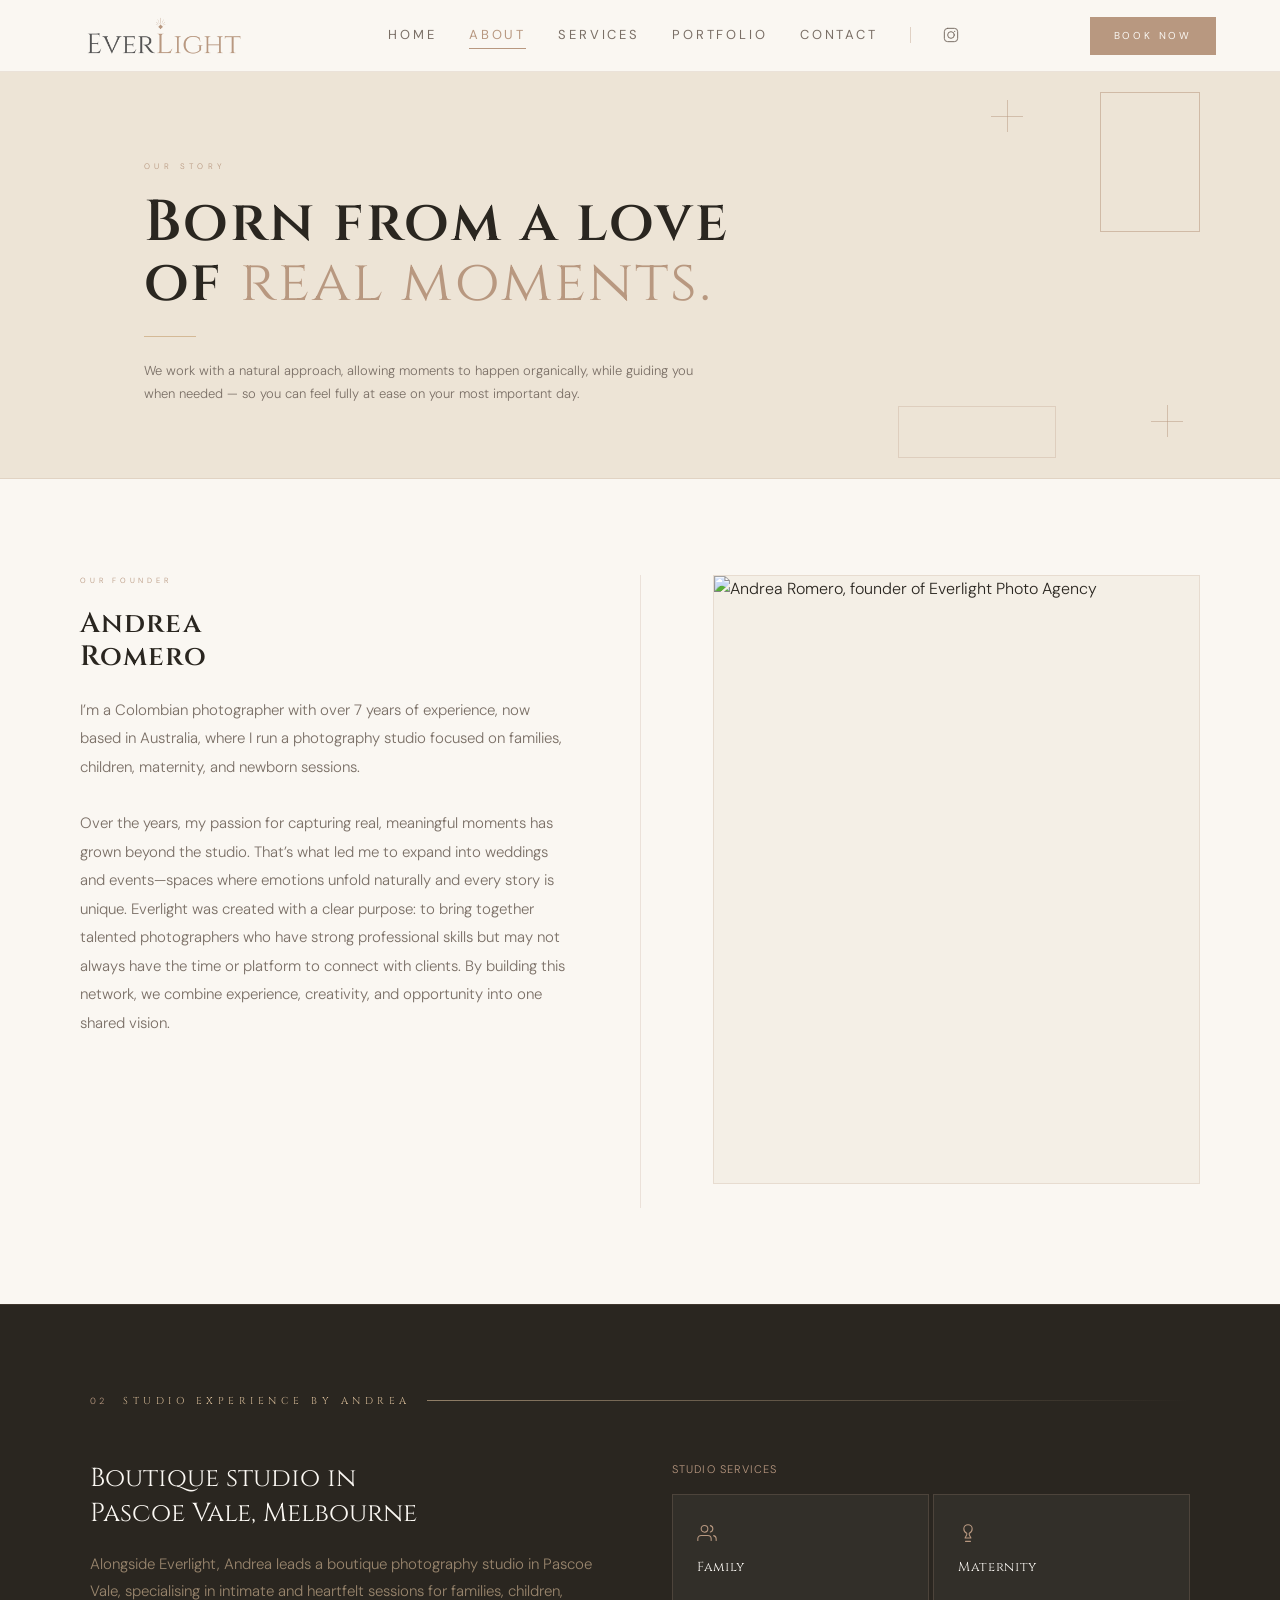
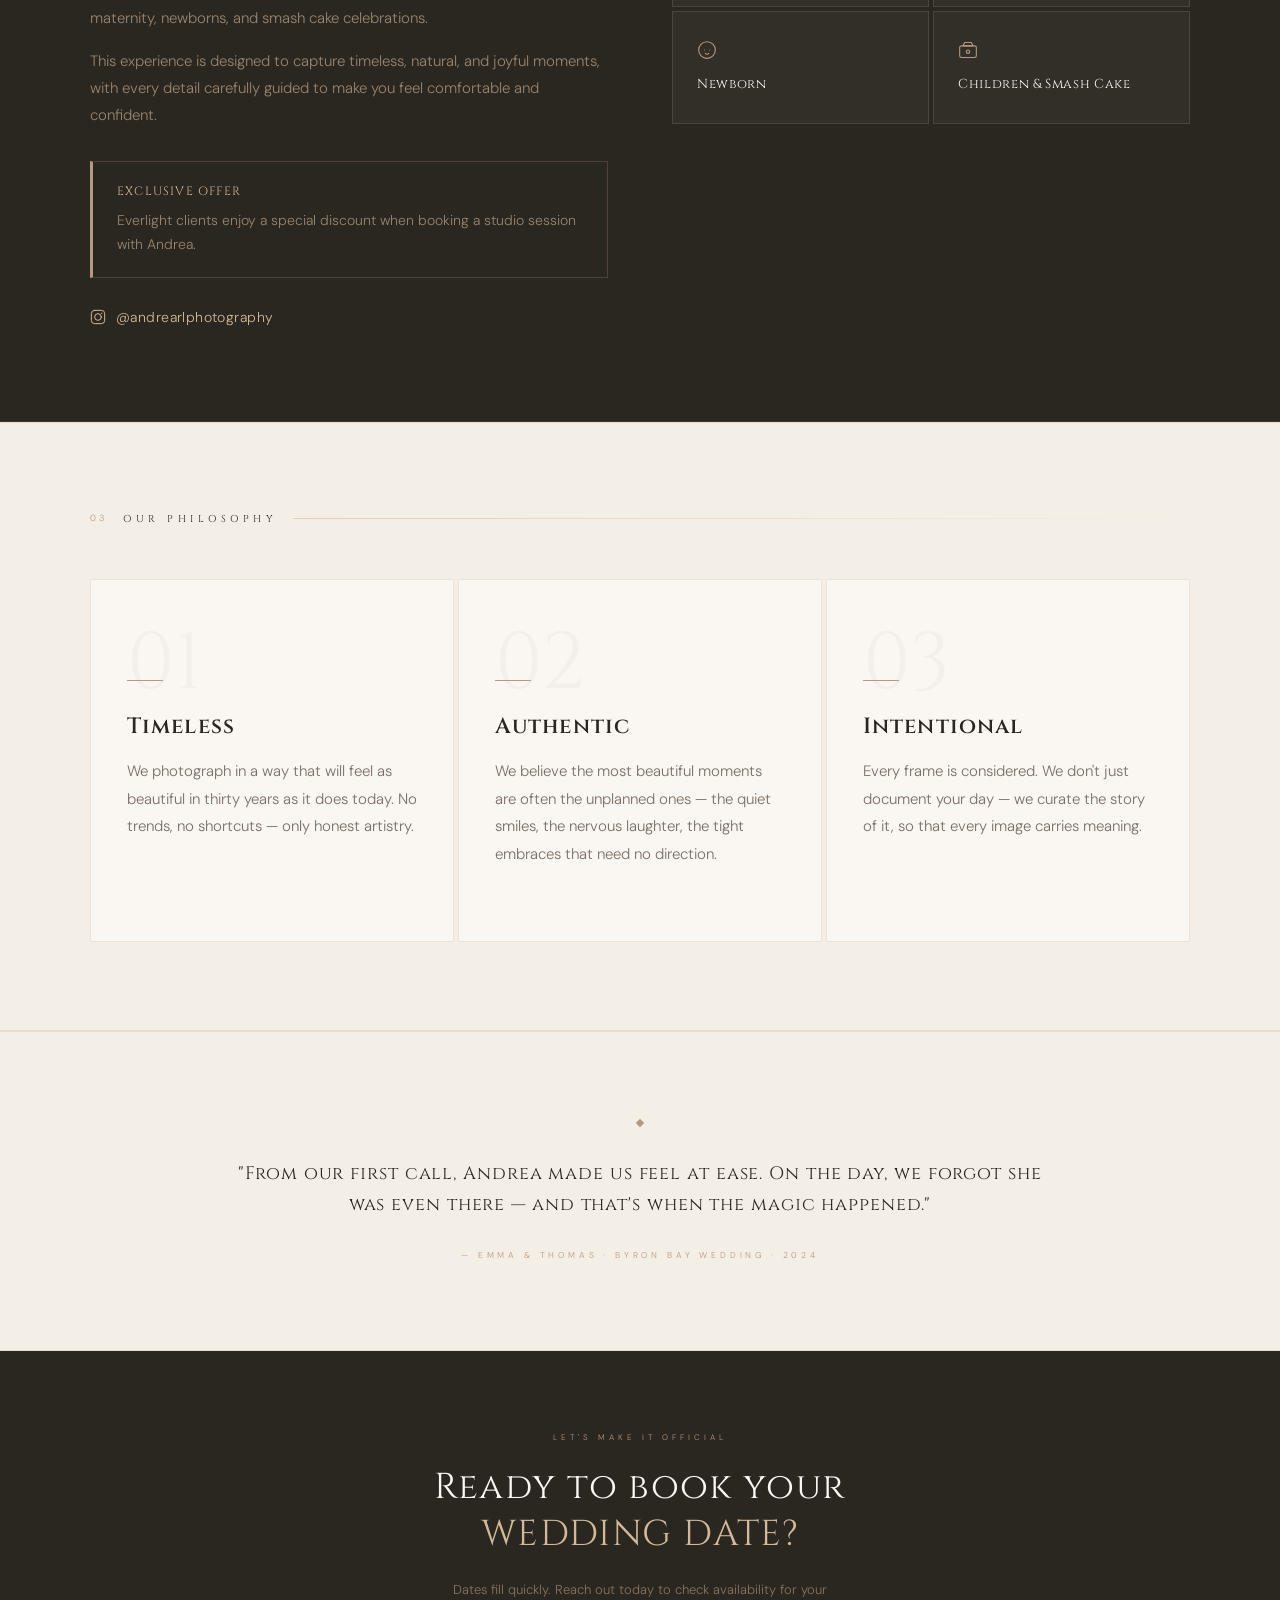
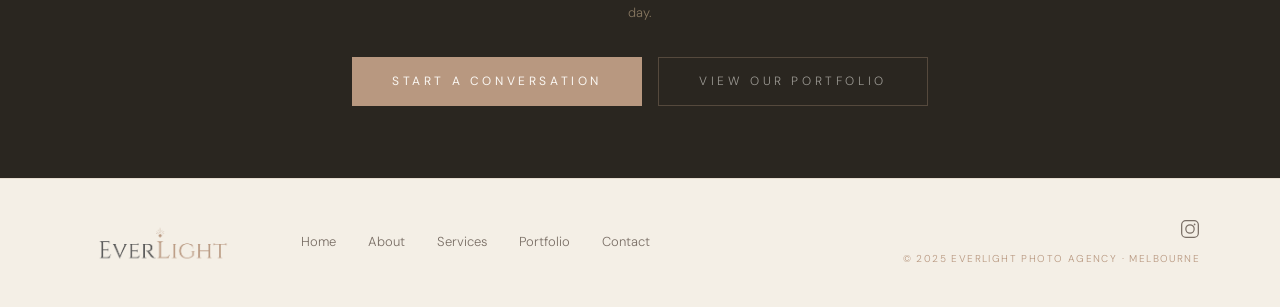
==== commit b6b4cb5f: "Add files via upload Mejora de contactos" ====
--- a/about.html
+++ b/about.html
@@ -38,9 +38,13 @@
       <span class="page-hero-label">Our Story</span>
       <h1 class="page-hero-title">Born from a love<br>of <em>real moments.</em></h1>
       <div class="page-hero-rule"></div>
-      <p class="page-hero-sub">When you book with Everlight, a professional photographer will be there on your wedding day—aligned with our vision, and committed to being punctual, reliable, and fully present, so you can feel at ease.
-Our goal is simple—to create images that truly reflect each couple’s style and personality. We work with a natural approach, allowing moments to happen organically, while also guiding you when needed to ensure the best possible result.</p>
-    </div>
+      <p class="page-hero-sub">We work with a natural approach, allowing moments to happen organically, while guiding you when needed — so you can feel fully at ease on your most important day.</p>
+    </div>
+    <!-- Parallax depth ornaments -->
+    <div class="plx-ornament plx-rect" id="plx-r1" style="top:20px;right:80px;width:100px;height:140px;"></div>
+    <div class="plx-ornament plx-rect-soft" id="plx-r2" style="bottom:20px;right:224px;width:158px;height:52px;"></div>
+    <div class="plx-ornament plx-cross" id="plx-c1" style="bottom:56px;right:112px;"></div>
+    <div class="plx-ornament plx-cross" id="plx-c2" style="top:44px;right:272px;"></div>
   </div>
 
   <!-- ABOUT — FOUNDER -->
@@ -229,6 +233,31 @@
   <script>
     const nav = document.getElementById('navbar');
     window.addEventListener('scroll', () => { nav.classList.toggle('scrolled', window.scrollY > 20); });
+
+    // Parallax hero depth ornaments
+    (function () {
+      const layers = [
+        { el: document.getElementById('plx-r1'), speed: 0.35 },
+        { el: document.getElementById('plx-r2'), speed: 0.58 },
+        { el: document.getElementById('plx-c1'), speed: 0.50 },
+        { el: document.getElementById('plx-c2'), speed: 0.28 },
+      ];
+      let ticking = false;
+      if (window.innerWidth > 768) {
+        window.addEventListener('scroll', function () {
+          if (!ticking) {
+            requestAnimationFrame(function () {
+              const y = window.scrollY;
+              layers.forEach(function (l) {
+                if (l.el) l.el.style.transform = 'translateY(' + (y * l.speed) + 'px)';
+              });
+              ticking = false;
+            });
+            ticking = true;
+          }
+        });
+      }
+    })();
   </script>
 </body>
 </html>
--- a/css/style.css
+++ b/css/style.css
@@ -243,6 +243,12 @@
   overflow: hidden;
 }
 
+/* Hero photo side — positioned context for parallax ornaments */
+.hero-photo-side {
+  position: relative;
+  overflow: hidden;
+}
+
 /* Hero photo fill — img inside .hero-photo-side fills absolutely */
 .hero-photo-side > img {
   position: absolute;
@@ -1076,11 +1082,46 @@
   text-align: right;
 }
 
+/* ── PARALLAX ORNAMENTS ── */
+.plx-ornament {
+  position: absolute;
+  pointer-events: none;
+  will-change: transform;
+  z-index: 2;
+}
+/* Default: light background (page-hero) */
+.plx-rect {
+  border: 1px solid rgba(184, 152, 128, 0.55);
+}
+.plx-rect-soft {
+  border: 1px solid rgba(184, 152, 128, 0.28);
+}
+.plx-cross {
+  width: 1px;
+  height: 1px;
+}
+.plx-cross::before,
+.plx-cross::after {
+  content: '';
+  position: absolute;
+  background: rgba(184, 152, 128, 0.5);
+}
+.plx-cross::before { width: 1px; height: 32px; left: 0; top: -16px; }
+.plx-cross::after  { width: 32px; height: 1px; top: 0; left: -16px; }
+
+/* Photo-side variant: white on dark image */
+.plx-ornament--photo.plx-rect     { border-color: rgba(255, 255, 255, 0.55); }
+.plx-ornament--photo.plx-rect-soft{ border-color: rgba(255, 255, 255, 0.25); }
+.plx-ornament--photo.plx-cross::before,
+.plx-ornament--photo.plx-cross::after { background: rgba(255, 255, 255, 0.5); }
+
 /* ── PAGE HERO (sub-pages) ── */
 .page-hero {
   background: var(--linen);
   padding: 88px 80px 72px;
   border-bottom: 1px solid var(--border);
+  position: relative;
+  overflow: hidden;
 }
 .page-hero-label {
   font-size: 8px;
@@ -1240,6 +1281,7 @@
   .footer-nav-right { align-items: flex-start; flex-direction: row; gap: 20px; align-items: center; }
 }
 @media (max-width: 768px) {
+  .plx-ornament { display: none; }
   .container { padding: 0 24px; }
   .navbar { padding: 0 24px; }
   .nav-links { display: none; }
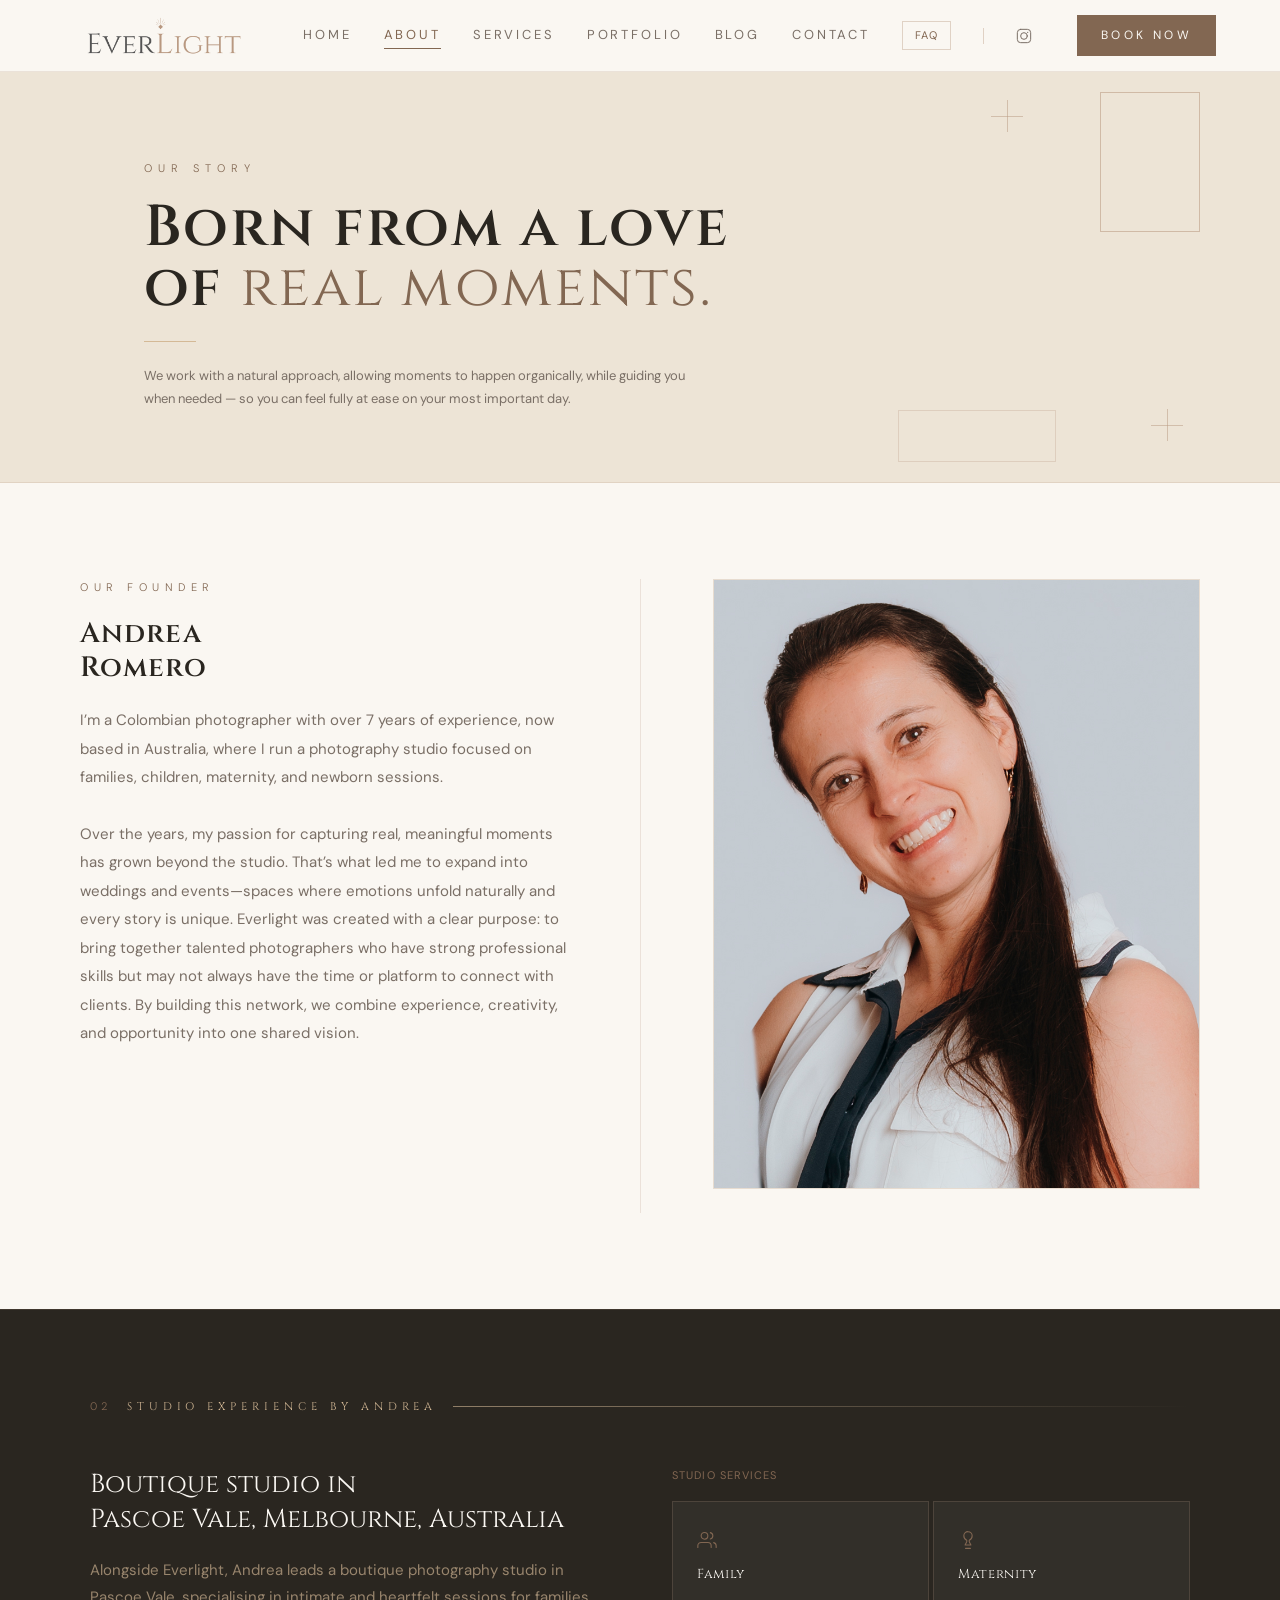
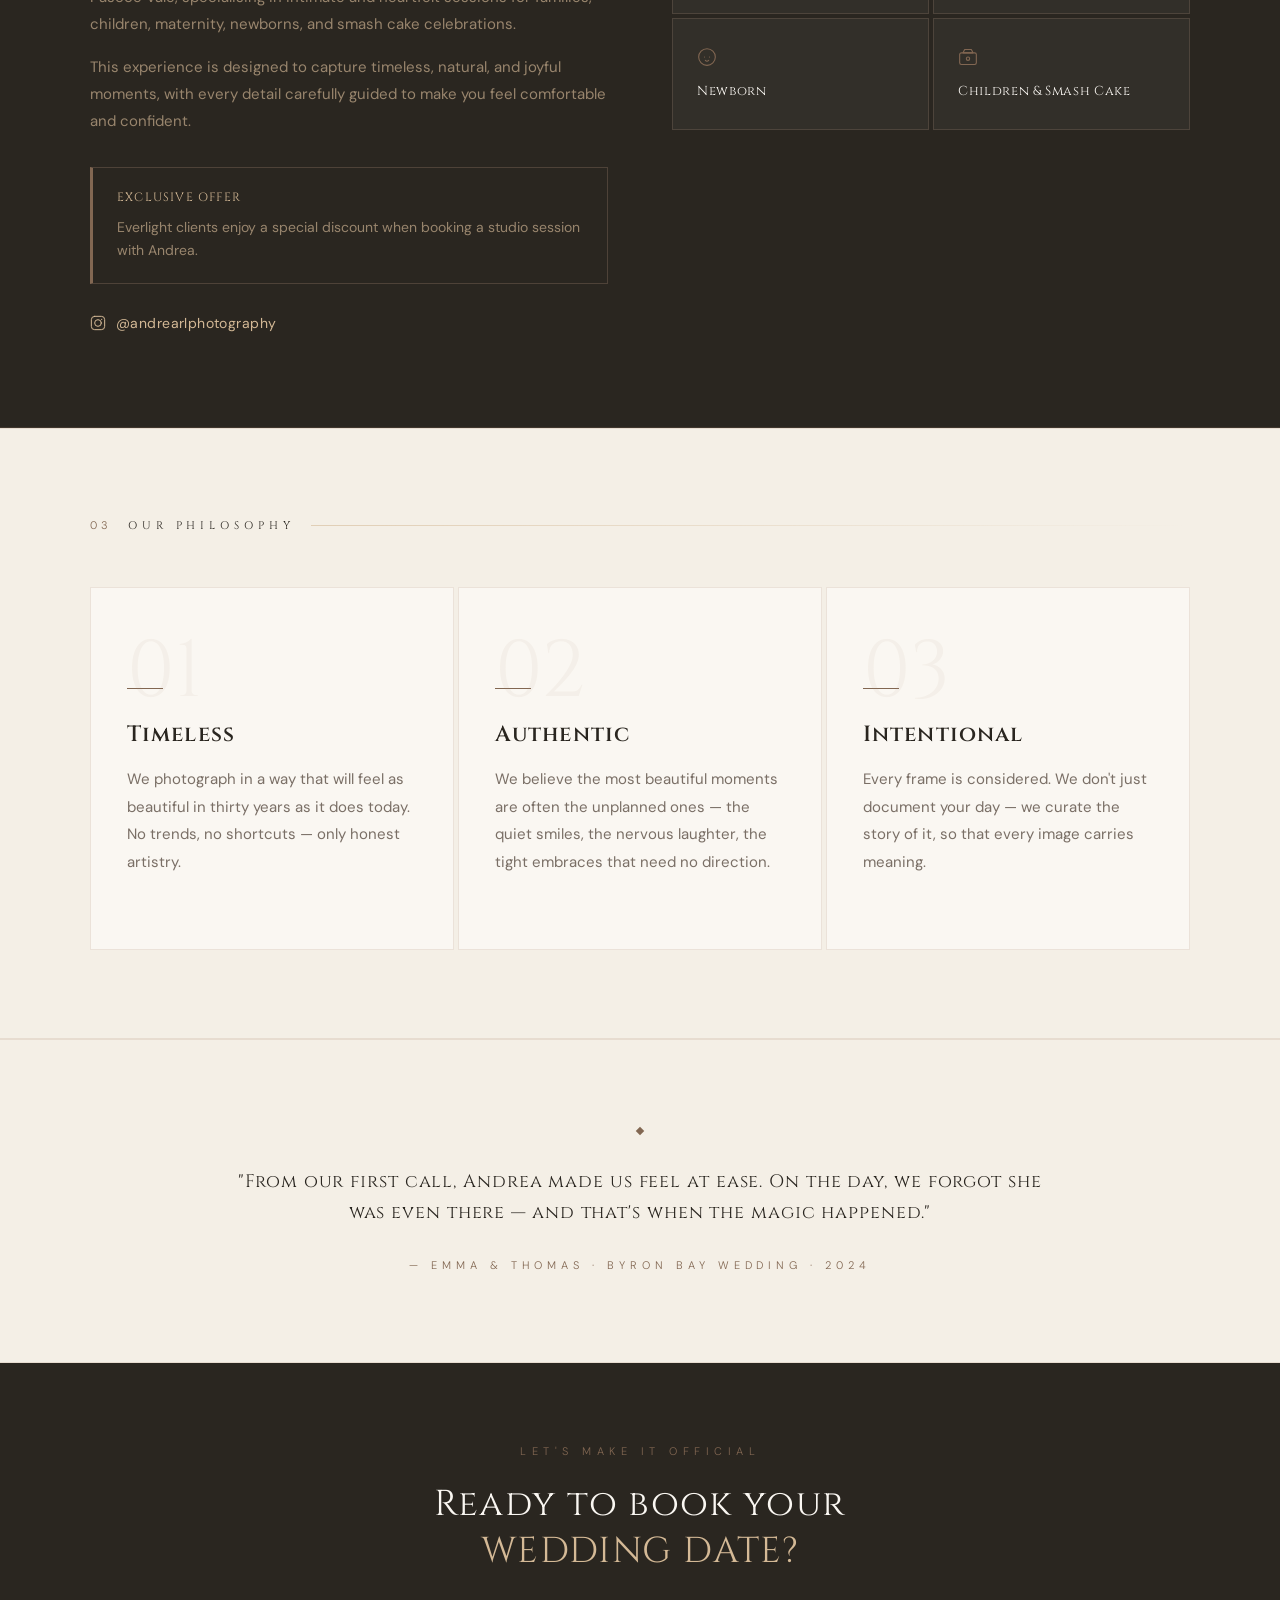
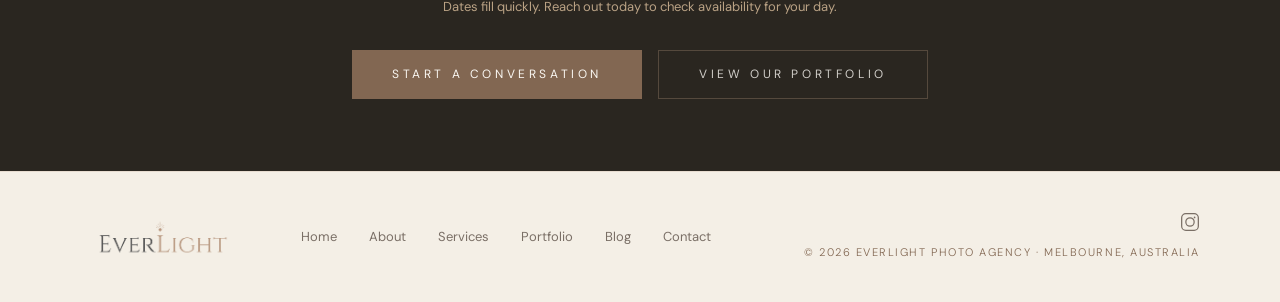
==== commit d12fef90: "Initial commit — Everlight Photo Agency website Static HTML/CSS site for Everlight Photo Agency Melb" ====
--- a/about.html
+++ b/about.html
@@ -1,11 +1,219 @@
 <!DOCTYPE html>
-<html lang="en">
+<html lang="en-AU">
 <head>
   <meta charset="UTF-8">
   <meta name="viewport" content="width=device-width, initial-scale=1.0">
-  <title>About — Everlight Photo Agency</title>
-  <meta name="description" content="The story behind Everlight Photo Agency. Founded by Andrea Romero, a Melbourne-based photographer with a passion for authentic, timeless wedding photography.">
+  <title>Andrea Romero — Melbourne Wedding Photographer | Everlight Photo Agency</title>
+  <meta name="description" content="Meet Andrea Romero and the Everlight team — Melbourne, Australia wedding photographers dedicated to authentic, timeless storytelling. Discover our story and approach.">
+
+  <!-- Canonical -->
+  <link rel="canonical" href="https://everlightphotoagency.com/about.html">
+
+  <!-- Open Graph -->
+  <meta property="og:type"        content="website">
+  <meta property="og:url"         content="https://everlightphotoagency.com/about.html">
+  <meta property="og:title"       content="Andrea Romero — Melbourne Wedding Photographer | Everlight Photo Agency">
+  <meta property="og:description" content="Meet Andrea Romero and the Everlight team — Melbourne, Australia wedding photographers dedicated to authentic, timeless storytelling. Discover our story and approach.">
+  <meta property="og:image"       content="https://everlightphotoagency.com/images/andrea-romero.png">
+  <meta property="og:locale"      content="en_AU">
+  <meta property="og:site_name"   content="Everlight Photo Agency">
+
+  <!-- Twitter Card -->
+  <meta name="twitter:card"        content="summary_large_image">
+  <meta name="twitter:title"       content="Andrea Romero — Melbourne Wedding Photographer | Everlight Photo Agency">
+  <meta name="twitter:description" content="Meet the team behind Everlight. Founded by Andrea Romero, capturing timeless moments across Melbourne, Sydney and Byron Bay.">
+  <meta name="twitter:image"       content="https://everlightphotoagency.com/images/andrea-romero.png">
+
+  <!-- Favicon -->
+  <link rel="icon" type="image/x-icon"  href="images/favicon.ico">
+  <link rel="icon" type="image/png" sizes="32x32" href="images/favicon-32x32.png">
+  <link rel="icon" type="image/png" sizes="16x16" href="images/favicon-16x16.png">
+  <link rel="apple-touch-icon" sizes="180x180"    href="images/apple-touch-icon.png">
+
+  <!-- Schema: BreadcrumbList -->
+  <script type="application/ld+json">
+  {
+    "@context": "https://schema.org",
+    "@type": "BreadcrumbList",
+    "itemListElement": [
+      { "@type": "ListItem", "position": 1, "name": "Home",  "item": "https://everlightphotoagency.com/" },
+      { "@type": "ListItem", "position": 2, "name": "About", "item": "https://everlightphotoagency.com/about.html" }
+    ]
+  }
+  </script>
+
+  <!-- Schema: Person — Andrea Romero -->
+  <script type="application/ld+json">
+  {
+    "@context": "https://schema.org",
+    "@type": "Person",
+    "name": "Andrea Romero",
+    "jobTitle": "Wedding Photographer & Founder",
+    "worksFor": {
+      "@type": "Organization",
+      "name": "Everlight Photo Agency",
+      "url": "https://everlightphotoagency.com/"
+    },
+    "address": {
+      "@type": "PostalAddress",
+      "addressLocality": "Melbourne",
+      "addressRegion": "VIC",
+      "addressCountry": "AU"
+    },
+    "url": "https://everlightphotoagency.com/about.html",
+    "image": "https://everlightphotoagency.com/images/andrea-romero.png",
+    "sameAs": [
+      "https://www.instagram.com/andrearlphotography"
+    ]
+  }
+  </script>
+
   <link rel="stylesheet" href="css/style.css">
+  <style>
+    /* ── Studio Experience ── */
+    .studio-exp-section {
+      background: var(--dark);
+      padding: 88px 80px;
+      border-top: 1px solid rgba(184,152,128,0.15);
+      border-bottom: 1px solid rgba(184,152,128,0.15);
+    }
+    .studio-exp-inner { max-width: 1100px; margin: 0 auto; }
+    .studio-exp-grid {
+      display: grid;
+      grid-template-columns: 1fr 1fr;
+      gap: 64px;
+      align-items: start;
+    }
+    .studio-exp-title {
+      font-family: 'Cinzel', serif;
+      font-size: 26px;
+      font-weight: 400;
+      color: var(--white-linen);
+      margin: 0 0 20px;
+      line-height: 1.35;
+    }
+    .studio-exp-body {
+      font-size: 15px;
+      line-height: 1.8;
+      color: rgba(212,185,150,0.65);
+      margin: 0 0 16px;
+    }
+    .studio-exp-offer {
+      border: 1px solid rgba(184,152,128,0.25);
+      border-left: 3px solid var(--taupe);
+      padding: 20px 24px;
+      margin-bottom: 28px;
+    }
+    .studio-exp-offer-label {
+      font-family: 'Cinzel', serif;
+      font-size: 12px;
+      letter-spacing: 0.1em;
+      text-transform: uppercase;
+      color: var(--champagne);
+      margin: 0 0 8px;
+    }
+    .studio-exp-offer-text {
+      font-size: 14px;
+      line-height: 1.7;
+      color: rgba(212,185,150,0.65);
+      margin: 0;
+    }
+    .studio-exp-ig {
+      display: inline-flex;
+      align-items: center;
+      gap: 10px;
+      text-decoration: none;
+      color: var(--champagne);
+      font-size: 14px;
+      letter-spacing: 0.03em;
+    }
+    .studio-exp-services-label {
+      font-size: 11px;
+      letter-spacing: 0.1em;
+      text-transform: uppercase;
+      color: var(--taupe);
+      margin: 0 0 16px;
+    }
+    .studio-exp-cards {
+      display: grid;
+      grid-template-columns: 1fr 1fr;
+      gap: 4px;
+    }
+    .studio-exp-card {
+      background: rgba(255,255,255,0.04);
+      border: 1px solid rgba(184,152,128,0.2);
+      padding: 28px 24px;
+    }
+    .studio-exp-card svg { color: var(--taupe); margin-bottom: 14px; display: block; }
+    .studio-exp-card-name {
+      font-family: 'Cinzel', serif;
+      font-size: 13px;
+      letter-spacing: 0.05em;
+      color: var(--white-linen);
+      margin: 0;
+    }
+
+    /* ── Our Philosophy ── */
+    .philosophy-section {
+      background: var(--warm-cream);
+      padding: 88px 80px;
+      border-top: 1px solid var(--border);
+      border-bottom: 1px solid var(--border);
+    }
+    .philosophy-inner { max-width: 1100px; margin: 0 auto; }
+    .philosophy-grid {
+      display: grid;
+      grid-template-columns: repeat(3, 1fr);
+      gap: 4px;
+    }
+    .philosophy-pillar {
+      background: var(--white-linen);
+      border: 1px solid var(--border);
+      padding: 44px 36px;
+    }
+    .philosophy-num {
+      font-family: 'Cinzel', serif;
+      font-size: 80px;
+      font-weight: 400;
+      color: rgba(184,152,128,0.08);
+      line-height: 1;
+      margin-bottom: -24px;
+    }
+
+    /* Responsive */
+    @media (max-width: 1199.98px) {
+      .studio-exp-section { padding: 72px 48px; }
+      .philosophy-section { padding: 72px 48px; }
+    }
+    @media (max-width: 991.98px) {
+      .studio-exp-section { padding: 64px 40px; }
+      .studio-exp-grid { grid-template-columns: 1fr; gap: 40px; }
+      .studio-exp-title { font-size: 22px; }
+      .studio-exp-body { font-size: 14px; }
+      .philosophy-section { padding: 64px 40px; }
+      .philosophy-grid { grid-template-columns: repeat(2, 1fr); }
+    }
+    @media (max-width: 767.98px) {
+      .studio-exp-section { padding: 56px 24px; }
+      .philosophy-section { padding: 56px 24px; }
+      .philosophy-grid { grid-template-columns: 1fr; }
+      .philosophy-pillar { padding: 32px 24px; }
+      .philosophy-num { font-size: 60px; }
+    }
+    @media (max-width: 575.98px) {
+      .studio-exp-section { padding: 40px 16px; }
+      .philosophy-section { padding: 40px 16px; }
+      .studio-exp-cards { grid-template-columns: 1fr 1fr; }
+    }
+  </style>
+  <!-- Google tag (gtag.js) -->
+  <script async src="https://www.googletagmanager.com/gtag/js?id=G-6B0KJ8SQY6"></script>
+  <script>
+    window.dataLayer = window.dataLayer || [];
+    function gtag(){dataLayer.push(arguments);}
+    gtag('js', new Date());
+    gtag('config', 'G-6B0KJ8SQY6');
+  </script>
 </head>
 <body>
 
@@ -19,7 +227,9 @@
       <a href="about.html"     class="nav-link active">About</a>
       <a href="services.html"  class="nav-link">Services</a>
       <a href="portfolio.html" class="nav-link">Portfolio</a>
+      <a href="blog.html"      class="nav-link">Blog</a>
       <a href="contact.html"   class="nav-link">Contact</a>
+      <a href="services.html#common-questions" class="nav-link nav-link-faq">FAQ</a>
       <div class="nav-social-divider"></div>
       <a href="https://www.instagram.com/andrearlphotography" class="nav-ig-link" target="_blank" aria-label="Instagram">
         <svg width="16" height="16" viewBox="0 0 24 24" fill="none" stroke="currentColor" stroke-width="1.5" stroke-linecap="round" stroke-linejoin="round">
@@ -30,6 +240,9 @@
       </a>
     </div>
     <a href="contact.html" class="nav-cta">Book Now</a>
+    <button class="nav-hamburger" id="nav-hamburger" aria-label="Open menu">
+      <span></span><span></span><span></span>
+    </button>
   </nav>
 
   <!-- PAGE HERO -->
@@ -66,82 +279,82 @@
 
     <div>
       <div class="about-photo">
-        <img src="images/andrea-romero.png" alt="Andrea Romero, founder of Everlight Photo Agency">
+        <img src="images/andrea-romero.png" alt="Andrea Romero, founder of Everlight Photo Agency — Melbourne wedding photographer" loading="lazy">
       </div>
     </div>
   </section>
 
   <!-- STUDIO EXPERIENCE -->
-  <section style="background:var(--dark);padding:88px 80px;border-top:1px solid rgba(184,152,128,0.15);border-bottom:1px solid rgba(184,152,128,0.15);">
-    <div style="max-width:1100px;margin:0 auto;">
+  <section class="studio-exp-section">
+    <div class="studio-exp-inner">
       <div class="section-eyebrow">
         <span class="eyebrow-num">02</span>
         <span class="eyebrow-title" style="color:var(--champagne);">Studio Experience by Andrea</span>
         <div class="eyebrow-line"></div>
       </div>
-      <div style="display:grid;grid-template-columns:1fr 1fr;gap:64px;align-items:start;">
+      <div class="studio-exp-grid">
 
         <!-- Left: description -->
         <div>
-          <h3 style="font-family:'Cinzel',serif;font-size:26px;font-weight:400;color:var(--white-linen);margin:0 0 20px;line-height:1.35;">Boutique studio in<br>Pascoe Vale, Melbourne</h3>
-          <p style="font-size:15px;line-height:1.8;color:rgba(212,185,150,0.65);margin:0 0 16px;">Alongside Everlight, Andrea leads a boutique photography studio in Pascoe Vale, specialising in intimate and heartfelt sessions for families, children, maternity, newborns, and smash cake celebrations.</p>
-          <p style="font-size:15px;line-height:1.8;color:rgba(212,185,150,0.65);margin:0 0 32px;">This experience is designed to capture timeless, natural, and joyful moments, with every detail carefully guided to make you feel comfortable and confident.</p>
+          <h3 class="studio-exp-title">Boutique studio in<br>Pascoe Vale, Melbourne, Australia</h3>
+          <p class="studio-exp-body">Alongside Everlight, Andrea leads a boutique photography studio in Pascoe Vale, specialising in intimate and heartfelt sessions for families, children, maternity, newborns, and smash cake celebrations.</p>
+          <p class="studio-exp-body" style="margin-bottom:32px;">This experience is designed to capture timeless, natural, and joyful moments, with every detail carefully guided to make you feel comfortable and confident.</p>
 
           <!-- Exclusive offer -->
-          <div style="border:1px solid rgba(184,152,128,0.25);border-left:3px solid var(--taupe);padding:20px 24px;margin-bottom:28px;">
-            <p style="font-family:'Cinzel',serif;font-size:12px;letter-spacing:0.1em;text-transform:uppercase;color:var(--champagne);margin:0 0 8px;">Exclusive Offer</p>
-            <p style="font-size:14px;line-height:1.7;color:rgba(212,185,150,0.65);margin:0;">Everlight clients enjoy a special discount when booking a studio session with Andrea.</p>
+          <div class="studio-exp-offer">
+            <p class="studio-exp-offer-label">Exclusive Offer</p>
+            <p class="studio-exp-offer-text">Everlight clients enjoy a special discount when booking a studio session with Andrea.</p>
           </div>
 
           <!-- Instagram -->
-          <a href="https://www.instagram.com/andrearlphotography" target="_blank" style="display:inline-flex;align-items:center;gap:10px;text-decoration:none;color:var(--champagne);">
+          <a href="https://www.instagram.com/andrearlphotography" target="_blank" class="studio-exp-ig">
             <svg width="16" height="16" viewBox="0 0 24 24" fill="none" stroke="currentColor" stroke-width="1.5" stroke-linecap="round" stroke-linejoin="round">
               <rect x="2" y="2" width="20" height="20" rx="5"/>
               <circle cx="12" cy="12" r="5"/>
               <circle cx="17.5" cy="6.5" r="1" fill="currentColor" stroke="none"/>
             </svg>
-            <span style="font-size:14px;letter-spacing:0.03em;">@andrearlphotography</span>
+            @andrearlphotography
           </a>
         </div>
 
         <!-- Right: service cards -->
         <div>
-          <p style="font-size:11px;letter-spacing:0.1em;text-transform:uppercase;color:var(--taupe);margin:0 0 16px;">Studio Services</p>
-          <div style="display:grid;grid-template-columns:1fr 1fr;gap:4px;">
-
-            <div style="background:rgba(255,255,255,0.04);border:1px solid rgba(184,152,128,0.2);padding:28px 24px;">
-              <svg width="20" height="20" viewBox="0 0 24 24" fill="none" stroke="currentColor" stroke-width="1.3" stroke-linecap="round" stroke-linejoin="round" style="color:var(--taupe);margin-bottom:14px;display:block;">
+          <p class="studio-exp-services-label">Studio Services</p>
+          <div class="studio-exp-cards">
+
+            <div class="studio-exp-card">
+              <svg width="20" height="20" viewBox="0 0 24 24" fill="none" stroke="currentColor" stroke-width="1.3" stroke-linecap="round" stroke-linejoin="round">
                 <path d="M17 21v-2a4 4 0 0 0-4-4H5a4 4 0 0 0-4 4v2"/>
                 <circle cx="9" cy="7" r="4"/>
                 <path d="M23 21v-2a4 4 0 0 0-3-3.87"/>
                 <path d="M16 3.13a4 4 0 0 1 0 7.75"/>
               </svg>
-              <p style="font-family:'Cinzel',serif;font-size:13px;letter-spacing:0.05em;color:var(--white-linen);margin:0;">Family</p>
+              <p class="studio-exp-card-name">Family</p>
             </div>
 
-            <div style="background:rgba(255,255,255,0.04);border:1px solid rgba(184,152,128,0.2);padding:28px 24px;">
-              <svg width="20" height="20" viewBox="0 0 24 24" fill="none" stroke="currentColor" stroke-width="1.3" stroke-linecap="round" stroke-linejoin="round" style="color:var(--taupe);margin-bottom:14px;display:block;">
+            <div class="studio-exp-card">
+              <svg width="20" height="20" viewBox="0 0 24 24" fill="none" stroke="currentColor" stroke-width="1.3" stroke-linecap="round" stroke-linejoin="round">
                 <path d="M12 2a5 5 0 0 1 5 5c0 2.5-1.5 4.5-3.5 5.4V14l2 4H8.5l2-4v-1.6C8.5 11.5 7 9.5 7 7a5 5 0 0 1 5-5z"/>
                 <path d="M9 22h6"/>
               </svg>
-              <p style="font-family:'Cinzel',serif;font-size:13px;letter-spacing:0.05em;color:var(--white-linen);margin:0;">Maternity</p>
+              <p class="studio-exp-card-name">Maternity</p>
             </div>
 
-            <div style="background:rgba(255,255,255,0.04);border:1px solid rgba(184,152,128,0.2);padding:28px 24px;">
-              <svg width="20" height="20" viewBox="0 0 24 24" fill="none" stroke="currentColor" stroke-width="1.3" stroke-linecap="round" stroke-linejoin="round" style="color:var(--taupe);margin-bottom:14px;display:block;">
+            <div class="studio-exp-card">
+              <svg width="20" height="20" viewBox="0 0 24 24" fill="none" stroke="currentColor" stroke-width="1.3" stroke-linecap="round" stroke-linejoin="round">
                 <path d="M9 12h.01M15 12h.01M10 16s1 1 2 1 2-1 2-1"/>
                 <path d="M12 2C6.48 2 2 6.48 2 12s4.48 10 10 10 10-4.48 10-10S17.52 2 12 2z"/>
               </svg>
-              <p style="font-family:'Cinzel',serif;font-size:13px;letter-spacing:0.05em;color:var(--white-linen);margin:0;">Newborn</p>
+              <p class="studio-exp-card-name">Newborn</p>
             </div>
 
-            <div style="background:rgba(255,255,255,0.04);border:1px solid rgba(184,152,128,0.2);padding:28px 24px;">
-              <svg width="20" height="20" viewBox="0 0 24 24" fill="none" stroke="currentColor" stroke-width="1.3" stroke-linecap="round" stroke-linejoin="round" style="color:var(--taupe);margin-bottom:14px;display:block;">
+            <div class="studio-exp-card">
+              <svg width="20" height="20" viewBox="0 0 24 24" fill="none" stroke="currentColor" stroke-width="1.3" stroke-linecap="round" stroke-linejoin="round">
                 <path d="M20 7H4a2 2 0 0 0-2 2v10a2 2 0 0 0 2 2h16a2 2 0 0 0 2-2V9a2 2 0 0 0-2-2z"/>
                 <path d="M16 3h-8l-2 4h12l-2-4z"/>
                 <circle cx="12" cy="14" r="2"/>
               </svg>
-              <p style="font-family:'Cinzel',serif;font-size:13px;letter-spacing:0.05em;color:var(--white-linen);margin:0;">Children &amp; Smash Cake</p>
+              <p class="studio-exp-card-name">Children &amp; Smash Cake</p>
             </div>
 
           </div>
@@ -152,31 +365,31 @@
   </section>
 
   <!-- PHILOSOPHY -->
-  <section style="background:var(--warm-cream);padding:88px 80px;border-top:1px solid var(--border);border-bottom:1px solid var(--border);">
-    <div style="max-width:1100px;margin:0 auto;">
+  <section class="philosophy-section">
+    <div class="philosophy-inner">
       <div class="section-eyebrow">
         <span class="eyebrow-num">03</span>
         <span class="eyebrow-title">Our Philosophy</span>
         <div class="eyebrow-line"></div>
       </div>
-      <div style="display:grid;grid-template-columns:repeat(3,1fr);gap:4px;">
+      <div class="philosophy-grid">
         <!-- Pillar 1 -->
-        <div style="background:var(--white-linen);border:1px solid var(--border);padding:44px 36px;">
-          <div style="font-family:'Cinzel',serif;font-size:80px;font-weight:400;color:rgba(184,152,128,0.08);line-height:1;margin-bottom:-24px;">01</div>
+        <div class="philosophy-pillar">
+          <div class="philosophy-num">01</div>
           <div class="service-bar"></div>
           <h3 class="service-title">Timeless</h3>
           <p class="service-desc">We photograph in a way that will feel as beautiful in thirty years as it does today. No trends, no shortcuts — only honest artistry.</p>
         </div>
         <!-- Pillar 2 -->
-        <div style="background:var(--white-linen);border:1px solid var(--border);padding:44px 36px;">
-          <div style="font-family:'Cinzel',serif;font-size:80px;font-weight:400;color:rgba(184,152,128,0.08);line-height:1;margin-bottom:-24px;">02</div>
+        <div class="philosophy-pillar">
+          <div class="philosophy-num">02</div>
           <div class="service-bar"></div>
           <h3 class="service-title">Authentic</h3>
           <p class="service-desc">We believe the most beautiful moments are often the unplanned ones — the quiet smiles, the nervous laughter, the tight embraces that need no direction.</p>
         </div>
         <!-- Pillar 3 -->
-        <div style="background:var(--white-linen);border:1px solid var(--border);padding:44px 36px;">
-          <div style="font-family:'Cinzel',serif;font-size:80px;font-weight:400;color:rgba(184,152,128,0.08);line-height:1;margin-bottom:-24px;">03</div>
+        <div class="philosophy-pillar">
+          <div class="philosophy-num">03</div>
           <div class="service-bar"></div>
           <h3 class="service-title">Intentional</h3>
           <p class="service-desc">Every frame is considered. We don't just document your day — we curate the story of it, so that every image carries meaning.</p>
@@ -214,6 +427,7 @@
           <a href="about.html">About</a>
           <a href="services.html">Services</a>
           <a href="portfolio.html">Portfolio</a>
+          <a href="blog.html">Blog</a>
           <a href="contact.html">Contact</a>
         </nav>
         <div class="footer-nav-right">
@@ -224,11 +438,46 @@
               <circle cx="17.5" cy="6.5" r="1" fill="currentColor" stroke="none"/>
             </svg>
           </a>
-          <p class="footer-nav-copy">© 2025 Everlight Photo Agency · Melbourne</p>
+          <p class="footer-nav-copy">© 2026 Everlight Photo Agency · Melbourne, Australia</p>
         </div>
       </div>
     </div>
   </footer>
+
+  <!-- Mobile nav overlay -->
+  <div class="mobile-nav-overlay" id="mobile-nav-overlay">
+    <div class="overlay-header">
+      <a href="index.html" class="logo-wrap">
+        <img src="images/logo-light.png" alt="Everlight Photo Agency" class="overlay-logo-img">
+      </a>
+      <button class="overlay-close" id="overlay-close" aria-label="Close menu">
+        <svg width="14" height="14" viewBox="0 0 24 24" fill="none" stroke="rgba(212,196,176,0.8)" stroke-width="1.5" stroke-linecap="round" stroke-linejoin="round">
+          <line x1="18" y1="6" x2="6" y2="18"/>
+          <line x1="6" y1="6" x2="18" y2="18"/>
+        </svg>
+      </button>
+    </div>
+    <nav class="overlay-nav-links">
+      <a href="index.html"     class="overlay-nav-link">Home</a>
+      <a href="about.html"     class="overlay-nav-link">About</a>
+      <a href="services.html"  class="overlay-nav-link">Services</a>
+      <a href="portfolio.html" class="overlay-nav-link">Portfolio</a>
+      <a href="blog.html"      class="overlay-nav-link">Blog</a>
+      <a href="contact.html"   class="overlay-nav-link">Contact</a>
+      <a href="services.html#common-questions" class="overlay-nav-link overlay-nav-link-faq">FAQ</a>
+    </nav>
+    <div class="overlay-footer">
+      <a href="https://www.instagram.com/andrearlphotography" class="overlay-ig" target="_blank" aria-label="Instagram">
+        <svg width="16" height="16" viewBox="0 0 24 24" fill="none" stroke="currentColor" stroke-width="1.5" stroke-linecap="round" stroke-linejoin="round">
+          <rect x="2" y="2" width="20" height="20" rx="5"/>
+          <circle cx="12" cy="12" r="5"/>
+          <circle cx="17.5" cy="6.5" r="1" fill="currentColor" stroke="none"/>
+        </svg>
+        @andrearlphotography
+      </a>
+      <a href="contact.html" class="overlay-book-btn">Book Now</a>
+    </div>
+  </div>
 
   <script>
     const nav = document.getElementById('navbar');
@@ -258,6 +507,28 @@
         });
       }
     })();
+  
+    // Mobile nav overlay
+    const navHamburger = document.getElementById('nav-hamburger');
+    const mobileNavOverlay = document.getElementById('mobile-nav-overlay');
+    const overlayClose = document.getElementById('overlay-close');
+    if (navHamburger && mobileNavOverlay) {
+      navHamburger.addEventListener('click', () => {
+        mobileNavOverlay.classList.add('open');
+        document.body.style.overflow = 'hidden';
+      });
+      overlayClose.addEventListener('click', () => {
+        mobileNavOverlay.classList.remove('open');
+        document.body.style.overflow = '';
+      });
+      mobileNavOverlay.querySelectorAll('a').forEach(link => {
+        link.addEventListener('click', () => {
+          mobileNavOverlay.classList.remove('open');
+          document.body.style.overflow = '';
+        });
+      });
+    }
   </script>
+
 </body>
 </html>
--- a/css/style.css
+++ b/css/style.css
@@ -4,6 +4,19 @@
    ============================================================ */
 
 @import url('https://fonts.googleapis.com/css2?family=Cinzel:wght@400;500;600;700&family=Cinzel+Decorative:wght@400&family=DM+Sans:ital,wght@0,200;0,300;0,400;0,500;1,300&display=swap');
+
+/* ── Accessibility utility ── */
+.visually-hidden {
+  position: absolute;
+  width: 1px;
+  height: 1px;
+  padding: 0;
+  margin: -1px;
+  overflow: hidden;
+  clip: rect(0,0,0,0);
+  white-space: nowrap;
+  border: 0;
+}
 
 /* ── CSS Variables ── */
 :root {
@@ -11,7 +24,7 @@
   --warm-cream:   #F4EFE6;
   --linen:        #EDE4D6;
   --champagne:    #D4B996;
-  --taupe:        #B89880;
+  --taupe:        #826752; /* accesibilidad: era #B89880 (2.51:1) → ahora 4.90:1 (wl) / 4.57:1 (wc) sobre white-linen ✅ WCAG AA */
   --mid:          #7A6F66;
   --warm-gray:    #545454;
   --dark:         #2A2620;
@@ -32,10 +45,19 @@
 body {
   background: var(--white-linen);
   font-family: var(--font-body);
-  font-weight: 300;
+  font-weight: 400;
   color: var(--dark);
   line-height: 1.6;
   -webkit-font-smoothing: antialiased;
+  -moz-osx-font-smoothing: grayscale;
+  text-rendering: optimizeLegibility;
+}
+/* Pantallas no-Retina (96 dpi): desactivar antialiased para evitar texto difuso */
+@media (-webkit-max-device-pixel-ratio: 1), (max-resolution: 96dpi) {
+  body {
+    -webkit-font-smoothing: auto;
+    -moz-osx-font-smoothing: auto;
+  }
 }
 img { display: block; width: 100%; height: 100%; object-fit: cover; }
 a { text-decoration: none; color: inherit; }
@@ -57,7 +79,7 @@
 }
 .eyebrow-num {
   font-family: var(--font-body);
-  font-size: 9px;
+  font-size: 11px;
   letter-spacing: 0.35em;
   color: var(--taupe);
   text-transform: uppercase;
@@ -65,7 +87,7 @@
 }
 .eyebrow-title {
   font-family: var(--font-display);
-  font-size: 10px;
+  font-size: 11px;
   letter-spacing: 0.45em;
   text-transform: uppercase;
   color: var(--dark);
@@ -219,12 +241,22 @@
 .nav-link:hover { color: var(--taupe); }
 .nav-link:hover::after, .nav-link.active::after { width: 100%; }
 .nav-link.active { color: var(--taupe); }
+.nav-link-faq {
+  border: 1px solid rgba(184, 152, 128, 0.40);
+  padding: 5px 12px;
+  font-size: 11px;
+  letter-spacing: 0.08em;
+  color: var(--taupe) !important;
+  transition: background var(--transition), color var(--transition), border-color var(--transition);
+}
+.nav-link-faq::after { display: none; }
+.nav-link-faq:hover { background: var(--taupe); color: var(--white-linen) !important; border-color: var(--taupe); }
 
 .nav-cta {
   background: var(--taupe);
   color: var(--white-linen);
   font-family: var(--font-body);
-  font-size: 10px;
+  font-size: 12px;
   letter-spacing: 0.28em;
   text-transform: uppercase;
   padding: 11px 24px;
@@ -232,6 +264,132 @@
   transition: background var(--transition);
 }
 .nav-cta:hover { background: var(--dark); }
+
+/* ── HAMBURGER BUTTON (mobile only) ── */
+.nav-hamburger {
+  display: none;
+  flex-direction: column;
+  justify-content: center;
+  gap: 5px;
+  background: none;
+  border: none;
+  cursor: pointer;
+  padding: 4px;
+  flex-shrink: 0;
+}
+.nav-hamburger span {
+  display: block;
+  width: 22px;
+  height: 1.5px;
+  background: var(--dark);
+  transition: background var(--transition);
+}
+.navbar.is-light .nav-hamburger span { background: var(--white-linen); }
+
+/* ── MOBILE NAV OVERLAY ── */
+.mobile-nav-overlay {
+  position: fixed;
+  inset: 0;
+  background: var(--dark);
+  z-index: 999;
+  display: flex;
+  flex-direction: column;
+  opacity: 0;
+  pointer-events: none;
+  transition: opacity 0.3s ease;
+}
+.mobile-nav-overlay.open {
+  opacity: 1;
+  pointer-events: all;
+}
+.overlay-header {
+  display: flex;
+  justify-content: space-between;
+  align-items: center;
+  padding: 20px 24px;
+  flex-shrink: 0;
+}
+.overlay-logo-img {
+  height: 44px;
+  width: auto;
+}
+.overlay-close {
+  width: 36px;
+  height: 36px;
+  border: 1px solid rgba(212,196,176,0.25);
+  border-radius: 50%;
+  background: none;
+  cursor: pointer;
+  display: flex;
+  align-items: center;
+  justify-content: center;
+  flex-shrink: 0;
+  transition: border-color var(--transition);
+}
+.overlay-close:hover { border-color: rgba(212,196,176,0.6); }
+.overlay-nav-links {
+  flex: 1;
+  display: flex;
+  flex-direction: column;
+  padding: 28px 24px 16px;
+  overflow-y: auto;
+}
+.overlay-nav-link {
+  font-family: var(--font-display);
+  font-size: 30px;
+  font-weight: 400;
+  color: var(--white-linen);
+  text-decoration: none;
+  padding: 12px 0;
+  border-bottom: 0.5px solid rgba(212,196,176,0.1);
+  letter-spacing: 0.03em;
+  transition: color var(--transition);
+}
+.overlay-nav-link:last-of-type { border-bottom: none; }
+.overlay-nav-link:hover { color: var(--taupe); }
+.overlay-nav-link-faq {
+  font-family: var(--font-body);
+  font-size: 12px;
+  letter-spacing: 0.25em;
+  text-transform: uppercase;
+  color: rgba(212,196,176,0.80);
+  padding: 16px 0 0;
+  border-bottom: none;
+}
+.overlay-nav-link-faq:hover { color: var(--taupe); }
+.overlay-footer {
+  padding: 20px 24px 32px;
+  display: flex;
+  flex-direction: column;
+  gap: 16px;
+  flex-shrink: 0;
+}
+.overlay-ig {
+  display: flex;
+  align-items: center;
+  gap: 10px;
+  color: rgba(212,196,176,0.80);
+  font-size: 12px;
+  letter-spacing: 0.08em;
+  text-decoration: none;
+  transition: color var(--transition);
+}
+.overlay-ig svg { flex-shrink: 0; }
+.overlay-ig:hover { color: rgba(212,196,176,1.0); }
+.overlay-book-btn {
+  display: block;
+  background: var(--taupe);
+  color: var(--white-linen);
+  text-align: center;
+  padding: 14px;
+  font-family: var(--font-body);
+  font-size: 12px;
+  letter-spacing: 0.28em;
+  text-transform: uppercase;
+  text-decoration: none;
+  transition: background var(--transition);
+}
+.overlay-book-btn:hover { background: #a0836b; }
 
 /* ── HERO ── */
 .hero {
@@ -312,7 +470,7 @@
 }
 .hero-tagline {
   font-family: var(--font-display);
-  font-size: 10.5px;
+  font-size: 12px;
   font-weight: 400;
   letter-spacing: 0.35em;
   text-transform: uppercase;
@@ -339,7 +497,7 @@
 }
 .hero-scroll-line { width: 32px; height: 1px; background: var(--champagne); opacity: 0.6; }
 .hero-scroll-text {
-  font-size: 7px;
+  font-size: 11px;
   letter-spacing: 0.45em;
   text-transform: uppercase;
   color: var(--taupe);
@@ -369,7 +527,7 @@
 }
 .hero-photo-placeholder svg { opacity: 0.2; }
 .hero-photo-placeholder span {
-  font-size: 8px;
+  font-size: 11px;
   letter-spacing: 0.45em;
   text-transform: uppercase;
   color: var(--taupe);
@@ -388,7 +546,7 @@
 }
 .hero-aside-line { width: 1px; height: 64px; background: rgba(184,152,128,0.3); }
 .hero-aside-text {
-  font-size: 7px;
+  font-size: 11px;
   letter-spacing: 0.45em;
   text-transform: uppercase;
   color: var(--taupe);
@@ -419,7 +577,7 @@
   display: block;
 }
 .stat-label {
-  font-size: 8px;
+  font-size: 11px;
   letter-spacing: 0.42em;
   text-transform: uppercase;
   color: var(--mid);
@@ -438,7 +596,7 @@
 }
 .about-divider { background: var(--border); align-self: stretch; }
 .about-eyebrow {
-  font-size: 7.5px;
+  font-size: 11px;
   letter-spacing: 0.5em;
   text-transform: uppercase;
   color: var(--taupe);
@@ -459,7 +617,7 @@
   font-size: 15px;
   line-height: 1.9;
   color: var(--mid);
-  font-weight: 300;
+  font-weight: 400;
   margin-bottom: 28px;
 }
 .about-photo {
@@ -487,7 +645,7 @@
   font-size: 15px;
   line-height: 1.9;
   color: var(--mid);
-  font-weight: 300;
+  font-weight: 400;
 }
 
 /* ── GALLERY ── */
@@ -526,7 +684,7 @@
 }
 .gallery-placeholder svg { opacity: 0.2; }
 .gallery-placeholder span {
-  font-size: 7.5px;
+  font-size: 11px;
   letter-spacing: 0.4em;
   text-transform: uppercase;
   color: var(--taupe);
@@ -536,7 +694,7 @@
   position: absolute;
   bottom: 12px;
   left: 14px;
-  font-size: 7px;
+  font-size: 11px;
   letter-spacing: 0.38em;
   text-transform: uppercase;
   color: var(--taupe);
@@ -556,7 +714,7 @@
 }
 .pkg-card {
   background: var(--white-linen);
-  padding: 44px 36px;
+  padding: 32px 36px;
   border: 1px solid var(--border);
   display: flex;
   flex-direction: column;
@@ -567,21 +725,23 @@
 .pkg-card.featured {
   background: var(--warm-cream);
   border-color: var(--champagne);
+  padding-top: 0;
 }
 .pkg-card.featured:hover { background: var(--linen); border-color: var(--taupe); }
 .pkg-featured-tag {
-  display: inline-block;
+  display: block;
   background: var(--champagne);
   color: var(--dark);
-  font-size: 10px;
+  font-size: 11px;
   letter-spacing: 0.4em;
   text-transform: uppercase;
-  padding: 4px 14px;
-  margin-bottom: 18px;
-  font-weight: 400;
+  padding: 8px 36px;
+  margin: 0 -36px 4px;
+  font-weight: 400;
+  text-align: center;
 }
 .pkg-badge {
-  font-size: 7.5px;
+  font-size: 11px;
   letter-spacing: 0.45em;
   text-transform: uppercase;
   color: var(--taupe);
@@ -591,7 +751,7 @@
 }
 .pkg-name {
   font-family: var(--font-display);
-  font-size: 18px;
+  font-size: 20px;
   font-weight: 600;
   color: var(--dark);
   letter-spacing: 0.05em;
@@ -612,14 +772,84 @@
   
 }
 .pkg-price-from {
-  font-size: 10px;
+  font-size: 11px;
   font-family: var(--font-body);
   color: var(--mid);
   font-weight: 300;
   letter-spacing: 0.2em;
   text-transform: uppercase;
 }
-.pkg-divider { height: 1px; background: var(--border); margin: 6px 0 20px; }
+.pkg-divider { height: 1px; background: var(--border); margin: 4px 0 12px; }
+
+/* ── Coverage hours label ── */
+.pkg-coverage-hours {
+  font-size: 11px;
+  letter-spacing: 0.3em;
+  text-transform: uppercase;
+  color: var(--taupe);
+  font-weight: 300;
+  margin-bottom: 8px;
+}
+
+/* ── Photography / Film — always stacked vertically ── */
+.pkg-coverage {
+  display: grid;
+  grid-template-columns: 1fr;
+  border: 1px solid var(--border);
+  background: rgba(184,152,128,0.05);
+  margin-bottom: 12px;
+}
+.pkg-coverage-col {
+  padding: 11px 14px;
+}
+.pkg-coverage-col + .pkg-coverage-col {
+  border-top: 1px solid var(--border);
+}
+.pkg-coverage-heading {
+  font-size: 11px;
+  letter-spacing: 0.3em;
+  text-transform: uppercase;
+  color: var(--dark);
+  font-weight: 400;
+  margin-bottom: 8px;
+  display: flex;
+  align-items: center;
+  gap: 7px;
+}
+.pkg-coverage-heading svg {
+  width: 12px;
+  height: 12px;
+  stroke: var(--taupe);
+  fill: none;
+  flex-shrink: 0;
+}
+.pkg-coverage-list {
+  list-style: none;
+  padding: 0;
+  margin: 0;
+  display: grid;
+  grid-template-columns: 1fr 1fr;
+  gap: 4px 12px;
+}
+.pkg-coverage-list li {
+  font-size: 13px;
+  color: var(--mid);
+  font-weight: 400;
+  line-height: 1.45;
+  display: flex;
+  align-items: flex-start;
+  gap: 7px;
+}
+.pkg-coverage-list li::before {
+  content: '';
+  width: 3px;
+  height: 3px;
+  background: var(--taupe);
+  border-radius: 50%;
+  flex-shrink: 0;
+  margin-top: 6px;
+}
+
 .pkg-features {
   display: flex;
   flex-direction: column;
@@ -629,7 +859,7 @@
 .pkg-features li {
   font-size: 14px;
   color: var(--mid);
-  font-weight: 300;
+  font-weight: 400;
   display: flex;
   align-items: flex-start;
   gap: 10px;
@@ -644,7 +874,7 @@
   flex-shrink: 0;
 }
 .pkg-cta {
-  margin-top: 28px;
+  margin-top: 18px;
   width: 100%;
   background: transparent;
   border: 1px solid var(--border-mid);
@@ -670,25 +900,224 @@
   gap: 16px;
 }
 
+/* ── Enhancements header row (title + Know more link) ── */
+.pkg-addons-header {
+  display: flex;
+  align-items: baseline;
+  justify-content: space-between;
+  margin-bottom: 8px;
+}
+.pkg-addons-header .pkg-addons-title { margin-bottom: 0; }
+.pkg-addons-knowmore {
+  font-size: 11px;
+  color: var(--taupe);
+  font-weight: 300;
+  letter-spacing: 0.05em;
+  text-decoration: underline;
+  text-underline-offset: 3px;
+  cursor: pointer;
+  background: none;
+  border: none;
+  padding: 0;
+  font-family: var(--font-body);
+  transition: color 0.2s;
+  white-space: nowrap;
+}
+.pkg-addons-knowmore:hover { color: var(--dark); }
+
+/* ── Additional Services section ── */
+.addl-services-section {
+  background: var(--linen);
+  padding: 72px 180px;
+  border-top: 1px solid var(--border);
+}
+.addl-services-eyebrow {
+  font-size: 11px;
+  letter-spacing: 0.45em;
+  text-transform: uppercase;
+  color: var(--taupe);
+  font-weight: 300;
+  margin-bottom: 6px;
+}
+.addl-services-title {
+  font-family: var(--font-display);
+  font-size: 22px;
+  font-weight: 400;
+  color: var(--dark);
+  letter-spacing: 0.04em;
+  margin-bottom: 32px;
+}
+.addl-services-grid {
+  display: grid;
+  grid-template-columns: repeat(3, 1fr);
+  gap: 16px;
+}
+.addl-svc-card {
+  background: var(--white-linen);
+  border: 1px solid var(--border);
+  padding: 22px 22px 20px;
+  display: flex;
+  flex-direction: column;
+  gap: 6px;
+  transition: border-color 0.25s;
+}
+.addl-svc-card:hover { border-color: var(--taupe); }
+.addl-svc-name {
+  font-size: 14px;
+  font-weight: 400;
+  color: var(--dark);
+  letter-spacing: 0.02em;
+  font-family: var(--font-display);
+}
+.addl-svc-price {
+  font-size: 13px;
+  color: var(--taupe);
+  font-weight: 300;
+  margin-bottom: 2px;
+}
+.addl-svc-desc {
+  font-size: 13px;
+  color: var(--mid);
+  font-weight: 400;
+  line-height: 1.65;
+}
+.addl-svc-includes {
+  font-size: 11px;
+  letter-spacing: 0.3em;
+  text-transform: uppercase;
+  color: var(--taupe);
+  font-weight: 300;
+  margin-top: 6px;
+}
+.addl-svc-bullet {
+  font-size: 13px;
+  color: var(--mid);
+  font-weight: 400;
+  line-height: 1.55;
+  display: flex;
+  align-items: flex-start;
+  gap: 8px;
+}
+.addl-svc-bullet::before {
+  content: '';
+  width: 3px;
+  height: 3px;
+  background: var(--taupe);
+  border-radius: 50%;
+  flex-shrink: 0;
+  margin-top: 7px;
+}
+.addl-svc-split {
+  display: flex;
+  flex-direction: column;
+}
+.addl-svc-split-row {
+  flex: 1;
+  padding: 16px 22px;
+  display: flex;
+  flex-direction: column;
+  gap: 4px;
+}
+.addl-svc-split-row + .addl-svc-split-row {
+  border-top: 1px solid var(--border);
+}
+
+/* ── Additional Services modal ── */
+.addl-modal-overlay {
+  display: none;
+  position: fixed;
+  inset: 0;
+  background: rgba(30, 25, 22, 0.65);
+  z-index: 1000;
+  align-items: center;
+  justify-content: center;
+  padding: 24px;
+}
+.addl-modal-overlay.open { display: flex; }
+.addl-modal-box {
+  background: var(--white-linen);
+  border: 1px solid var(--border);
+  max-width: 860px;
+  width: 100%;
+  max-height: 88vh;
+  overflow-y: auto;
+  padding: 40px 44px;
+}
+.addl-modal-header {
+  display: flex;
+  justify-content: space-between;
+  align-items: flex-start;
+  margin-bottom: 28px;
+  padding-bottom: 20px;
+  border-bottom: 1px solid var(--border);
+}
+.addl-modal-title {
+  font-family: var(--font-display);
+  font-size: 20px;
+  font-weight: 400;
+  color: var(--dark);
+  letter-spacing: 0.04em;
+}
+.addl-modal-eyebrow {
+  font-size: 11px;
+  letter-spacing: 0.4em;
+  text-transform: uppercase;
+  color: var(--taupe);
+  font-weight: 300;
+  margin-bottom: 5px;
+}
+.addl-modal-close {
+  background: none;
+  border: 1px solid var(--border-mid);
+  width: 34px;
+  height: 34px;
+  display: flex;
+  align-items: center;
+  justify-content: center;
+  cursor: pointer;
+  font-size: 13px;
+  color: var(--mid);
+  font-family: var(--font-body);
+  flex-shrink: 0;
+  transition: background 0.2s, color 0.2s, border-color 0.2s;
+}
+.addl-modal-close:hover { background: var(--dark); color: var(--white-linen); border-color: var(--dark); }
+.addl-modal-grid {
+  display: grid;
+  grid-template-columns: repeat(2, 1fr);
+  gap: 14px;
+}
+
+@media (max-width: 991.98px) {
+  .addl-services-section { padding: 64px 40px; }
+  .addl-services-grid { grid-template-columns: repeat(2, 1fr); }
+}
+@media (max-width: 767.98px) {
+  .addl-services-section { padding: 56px 24px; }
+  .addl-services-grid { grid-template-columns: 1fr; }
+  .addl-modal-box { padding: 28px 24px; }
+  .addl-modal-grid { grid-template-columns: 1fr; }
+}
+
 /* ── Package add-on toggles ── */
 .pkg-addons {
-  margin-top: 22px;
-  padding-top: 18px;
+  margin-top: 14px;
+  padding-top: 12px;
   border-top: 1px solid var(--border);
 }
 .pkg-addons-title {
-  font-size: 10px;
-  letter-spacing: 0.45em;
-  text-transform: uppercase;
-  color: var(--taupe);
-  font-weight: 300;
-  margin-bottom: 12px;
+  font-size: 14px;
+  letter-spacing: 0.08em;
+  text-transform: uppercase;
+  color: var(--taupe);
+  font-weight: 300;
+  margin-bottom: 8px;
 }
 .pkg-toggle {
   display: flex;
   align-items: center;
   justify-content: space-between;
-  padding: 9px 0;
+  padding: 6px 0;
   border-bottom: 1px solid var(--border);
   cursor: pointer;
   user-select: none;
@@ -704,7 +1133,7 @@
 .toggle-name {
   font-size: 13px;
   color: var(--mid);
-  font-weight: 300;
+  font-weight: 400;
   flex: 1;
 }
 .toggle-price {
@@ -738,12 +1167,37 @@
 }
 .pkg-toggle input:checked ~ .toggle-track { background: var(--taupe); }
 .pkg-toggle input:checked ~ .toggle-track::after { transform: translateX(16px); }
+.travel-note {
+  display: none;
+  font-size: 13px;
+  color: var(--taupe);
+  font-weight: 300;
+  font-style: italic;
+  line-height: 1.6;
+  margin-top: 6px;
+  padding: 8px 12px;
+  border-left: 2px solid var(--taupe);
+  background: rgba(184,152,128,0.07);
+}
+.travel-note.visible { display: block; }
+
+.pkg-extras-note {
+  font-size: 12px;
+  color: var(--taupe);
+  font-weight: 300;
+  font-style: italic;
+  line-height: 1.6;
+  margin-top: 10px;
+  padding: 8px 12px;
+  border-left: 2px solid var(--taupe);
+  background: rgba(184,152,128,0.07);
+}
 
 /* ── Package description & Bespoke ── */
 .pkg-desc {
   font-size: 14px;
   color: var(--mid);
-  font-weight: 300;
+  font-weight: 400;
   line-height: 1.75;
   margin-bottom: 4px;
 }
@@ -815,7 +1269,7 @@
 .pkg-card-row-features li {
   font-size: 14px;
   color: var(--mid);
-  font-weight: 300;
+  font-weight: 400;
   display: flex;
   align-items: flex-start;
   gap: 10px;
@@ -859,7 +1313,7 @@
   margin-right: auto;
 }
 .testi-attr {
-  font-size: 8.5px;
+  font-size: 11px;
   letter-spacing: 0.45em;
   text-transform: uppercase;
   color: var(--taupe);
@@ -905,11 +1359,11 @@
   font-size: 15px;
   line-height: 1.85;
   color: var(--mid);
-  font-weight: 300;
+  font-weight: 400;
   margin-bottom: 28px;
 }
 .service-link {
-  font-size: 8.5px;
+  font-size: 11px;
   letter-spacing: 0.38em;
   text-transform: uppercase;
   color: var(--taupe);
@@ -928,10 +1382,10 @@
   text-align: center;
 }
 .contact-band-label {
-  font-size: 8px;
+  font-size: 11px;
   letter-spacing: 0.55em;
   text-transform: uppercase;
-  color: rgba(184,152,128,0.55);
+  color: var(--taupe);
   font-weight: 300;
   margin-bottom: 20px;
   display: block;
@@ -951,8 +1405,8 @@
 }
 .contact-band-sub {
   font-size: 13px;
-  color: rgba(250,247,242,0.45);
-  font-weight: 300;
+  color: rgba(250,247,242,0.78);
+  font-weight: 400;
   margin-bottom: 40px;
   max-width: 440px;
   margin-left: auto;
@@ -976,10 +1430,10 @@
 .btn-outline-dark {
   display: inline-block;
   background: transparent;
-  color: rgba(250,247,242,0.55);
+  color: rgba(250,247,242,0.80);
   font-family: var(--font-body);
   font-size: 12px;
-  font-weight: 300;
+  font-weight: 400;
   letter-spacing: 0.3em;
   text-transform: uppercase;
   padding: 14px 40px;
@@ -1001,7 +1455,7 @@
   gap: 16px;
 }
 .footer-cta-label {
-  font-size: 8px;
+  font-size: 11px;
   letter-spacing: 0.5em;
   text-transform: uppercase;
   color: var(--taupe);
@@ -1023,8 +1477,8 @@
 }
 .footer-cta-sub {
   font-size: 13px;
-  color: rgba(212,185,150,0.55);
-  font-weight: 300;
+  color: rgba(212,185,150,0.85);
+  font-weight: 400;
   max-width: 400px;
   line-height: 1.8;
   margin-bottom: 8px;
@@ -1056,7 +1510,7 @@
 .footer-nav-links a {
   font-size: 13px;
   color: var(--mid);
-  font-weight: 300;
+  font-weight: 400;
   transition: color var(--transition);
 }
 .footer-nav-links a:hover { color: var(--dark); }
@@ -1074,7 +1528,7 @@
 }
 .footer-ig-icon:hover { color: var(--dark); }
 .footer-nav-copy {
-  font-size: 10px;
+  font-size: 11px;
   letter-spacing: 0.14em;
   color: var(--taupe);
   text-transform: uppercase;
@@ -1124,7 +1578,7 @@
   overflow: hidden;
 }
 .page-hero-label {
-  font-size: 8px;
+  font-size: 11px;
   letter-spacing: 0.55em;
   text-transform: uppercase;
   color: var(--taupe);
@@ -1145,7 +1599,7 @@
 .page-hero-sub {
   font-size: 13px;
   color: var(--mid);
-  font-weight: 300;
+  font-weight: 400;
   line-height: 1.8;
   max-width: 560px;
 }
@@ -1155,7 +1609,7 @@
 .contact-section { background: var(--white-linen); padding: 96px 80px; }
 .contact-grid { display: grid; grid-template-columns: 1fr 1.4fr; gap: 88px; align-items: start; }
 .contact-info-label {
-  font-size: 7.5px;
+  font-size: 11px;
   letter-spacing: 0.5em;
   text-transform: uppercase;
   color: var(--taupe);
@@ -1175,13 +1629,13 @@
 .contact-info-text {
   font-size: 13px;
   color: var(--mid);
-  font-weight: 300;
+  font-weight: 400;
   line-height: 1.9;
   margin-bottom: 36px;
 }
 .contact-detail { margin-bottom: 16px; }
 .contact-detail-label {
-  font-size: 7px;
+  font-size: 11px;
   letter-spacing: 0.45em;
   text-transform: uppercase;
   color: var(--taupe);
@@ -1192,7 +1646,7 @@
 .contact-detail-value {
   font-size: 13px;
   color: var(--dark);
-  font-weight: 300;
+  font-weight: 400;
 }
 .contact-detail-divider { height: 1px; background: var(--border); margin: 18px 0; }
 
@@ -1202,7 +1656,7 @@
 .form-group.full { grid-column: 1 / -1; }
 .form-label {
   display: block;
-  font-size: 7.5px;
+  font-size: 11px;
   letter-spacing: 0.45em;
   text-transform: uppercase;
   color: var(--taupe);
@@ -1216,14 +1670,14 @@
   padding: 13px 16px;
   font-family: var(--font-body);
   font-size: 13px;
-  font-weight: 300;
+  font-weight: 400;
   color: var(--dark);
   outline: none;
   transition: border-color var(--transition);
   appearance: none;
   border-radius: 0;
 }
-.form-input::placeholder, .form-textarea::placeholder { color: var(--mid); opacity: 0.5; }
+.form-input::placeholder, .form-textarea::placeholder { color: var(--mid); opacity: 0.7; }
 .form-input:focus, .form-select:focus, .form-textarea:focus { border-color: var(--taupe); }
 .form-textarea { resize: vertical; min-height: 130px; }
 .form-submit {
@@ -1231,7 +1685,7 @@
   background: var(--taupe);
   color: var(--white-linen);
   font-family: var(--font-body);
-  font-size: 9px;
+  font-size: 12px;
   font-weight: 400;
   letter-spacing: 0.32em;
   text-transform: uppercase;
@@ -1243,17 +1697,30 @@
 }
 .form-submit:hover { background: var(--dark); }
 .form-note {
-  font-size: 10.5px;
+  font-size: 12px;
   color: var(--mid);
   font-weight: 300;
   text-align: center;
   margin-top: 12px;
-  opacity: 0.7;
   line-height: 1.7;
 }
 
 /* ── RESPONSIVE ── */
-@media (max-width: 1024px) {
+
+/* xl — large screens < 1200px */
+@media (max-width: 1199.98px) {
+  .container { padding: 0 48px; }
+  .navbar { padding: 0 48px; }
+  .hero-content-side { padding: 80px 48px; }
+  .about-section { padding: 80px 48px; }
+  .gallery-section, .packages-section, .services-section { padding: 80px 48px; }
+  .testimonial-section { padding: 80px 48px; }
+  .footer-cta-band { padding: 80px 48px; }
+  .footer-nav-band { padding: 32px 48px; }
+}
+
+/* lg — tablet < 992px */
+@media (max-width: 991.98px) {
   .container { padding: 0 40px; }
   .navbar { padding: 0 40px; }
   .hero { grid-template-columns: 1fr; min-height: auto; }
@@ -1280,17 +1747,54 @@
   .footer-nav-links { justify-content: flex-start; }
   .footer-nav-right { align-items: flex-start; flex-direction: row; gap: 20px; align-items: center; }
 }
-@media (max-width: 768px) {
+
+@media (max-width: 767.98px) {
   .plx-ornament { display: none; }
   .container { padding: 0 24px; }
   .navbar { padding: 0 24px; }
   .nav-links { display: none; }
+  .nav-cta { display: none; }
+  .nav-hamburger { display: flex; }
   .stats-strip { grid-template-columns: repeat(2,1fr); }
   .stat-item:nth-child(2) { border-right: none; }
   .gallery-section, .packages-section, .services-section { padding: 56px 24px; }
   .about-section { padding: 56px 24px; }
-  .pkg-pricing-cta { flex-direction: column; align-items: center; }
+
+  /* Page hero (sub-pages) */
+  .page-hero { padding: 52px 24px 40px; }
+  .page-hero-title { font-size: 32px; }
+
+  /* Contact section */
+  .contact-section { padding: 56px 24px; }
+
+  /* Forms — 1 field per row */
   .form-row { grid-template-columns: 1fr; }
+
+  /* CTA button pairs — stack full width */
+  .hero-cta-row {
+    flex-direction: column;
+    align-items: stretch;
+    width: 100%;
+  }
+  .hero-cta-row .btn-primary,
+  .hero-cta-row .btn-outline { text-align: center; width: 100%; }
+
+  .pkg-pricing-cta {
+    flex-direction: column;
+    align-items: stretch;
+    width: 100%;
+    max-width: 360px;
+    margin-left: auto;
+    margin-right: auto;
+  }
+  .pkg-pricing-cta .btn-primary,
+  .pkg-pricing-cta .btn-outline { text-align: center; width: 100%; }
+
+  /* Pkg card CTA button */
+  .pkg-cta { font-size: 11px; }
+
+  /* Items grid — single column on mobile for readability */
+  .pkg-coverage-list { grid-template-columns: 1fr; }
 
   /* Engagement row — compact padding on mobile */
   .pkg-card-row { grid-template-columns: 1fr; }
@@ -1309,3 +1813,252 @@
   .footer-nav-right { flex-direction: row; align-items: center; gap: 16px; }
   .footer-nav-copy { text-align: left; }
 }
+
+/* sm — phones pequeños < 576px */
+@media (max-width: 575.98px) {
+  .container { padding: 0 16px; }
+  .navbar { padding: 0 16px; }
+  .hero-content-side { padding: 48px 16px; }
+  .page-hero { padding: 40px 16px 28px; }
+  .page-hero-title { font-size: 26px; }
+  .gallery-section, .packages-section, .services-section { padding: 40px 16px; }
+  .about-section { padding: 40px 16px; }
+  .contact-section { padding: 40px 16px; }
+  .footer-cta-band { padding: 40px 16px; }
+  .footer-cta-title { font-size: 20px; }
+  .footer-nav-band { padding: 24px 16px; }
+  .pkg-pricing-cta { max-width: 100%; }
+  .overlay-nav-link { font-size: 24px; padding: 10px 0; }
+  .section-eyebrow { margin-bottom: 36px; }
+}
+
+/* ============================================================
+   BLOG — Journal section
+   ============================================================ */
+
+/* ── Blog listing grid ── */
+.blog-section {
+  background: var(--white-linen);
+  padding: 88px 80px;
+  max-width: var(--max-width);
+  margin: 0 auto;
+}
+.blog-grid {
+  display: grid;
+  grid-template-columns: repeat(3, 1fr);
+  gap: 40px 32px;
+}
+.blog-card {
+  background: #FFFFFF;
+  border: 1px solid var(--border);
+  display: flex;
+  flex-direction: column;
+  transition: border-color var(--transition), transform var(--transition), box-shadow var(--transition);
+}
+.blog-card:hover {
+  border-color: var(--border-mid);
+  transform: translateY(-4px);
+  box-shadow: 0 18px 40px -24px rgba(42, 38, 32, 0.35);
+}
+.blog-card-img {
+  position: relative;
+  aspect-ratio: 4 / 3;
+  overflow: hidden;
+  background: var(--linen);
+}
+.blog-card-img img {
+  transition: transform 0.6s ease;
+}
+.blog-card:hover .blog-card-img img { transform: scale(1.045); }
+.blog-card-body {
+  padding: 26px 26px 30px;
+  display: flex;
+  flex-direction: column;
+  flex: 1;
+}
+.blog-card-meta {
+  font-size: 10px;
+  letter-spacing: 0.35em;
+  text-transform: uppercase;
+  color: var(--taupe);
+  font-weight: 300;
+  margin-bottom: 12px;
+}
+.blog-card-title {
+  font-family: var(--font-display);
+  font-size: 19px;
+  font-weight: 500;
+  color: var(--dark);
+  letter-spacing: 0.03em;
+  line-height: 1.3;
+  margin-bottom: 12px;
+}
+.blog-card-title a:hover { color: var(--taupe); }
+.blog-card-excerpt {
+  font-size: 13px;
+  color: var(--mid);
+  line-height: 1.75;
+  margin-bottom: 20px;
+}
+.blog-card-link {
+  margin-top: auto;
+  font-size: 11px;
+  letter-spacing: 0.28em;
+  text-transform: uppercase;
+  color: var(--taupe);
+  font-weight: 400;
+  display: inline-flex;
+  align-items: center;
+  gap: 8px;
+  transition: color var(--transition), gap var(--transition);
+}
+.blog-card-link:hover { color: var(--dark); gap: 14px; }
+
+/* ── Blog contact CTA band ── */
+.blog-cta {
+  background: var(--linen);
+  border-top: 1px solid var(--border);
+  border-bottom: 1px solid var(--border);
+  text-align: center;
+  padding: 80px 32px;
+}
+.blog-cta-label {
+  font-size: 11px;
+  letter-spacing: 0.5em;
+  text-transform: uppercase;
+  color: var(--taupe);
+  font-weight: 300;
+  display: block;
+  margin-bottom: 18px;
+}
+.blog-cta-title {
+  font-family: var(--font-display);
+  font-size: clamp(26px, 3.2vw, 40px);
+  font-weight: 600;
+  color: var(--dark);
+  letter-spacing: 0.04em;
+  line-height: 1.15;
+  margin-bottom: 16px;
+}
+.blog-cta-title em { font-style: normal; color: var(--taupe); font-weight: 400; }
+.blog-cta-sub {
+  font-size: 13px;
+  color: var(--mid);
+  line-height: 1.8;
+  max-width: 520px;
+  margin: 0 auto 32px;
+}
+
+/* ── Single article page ── */
+.article-page {
+  max-width: 760px;
+  margin: 0 auto;
+  padding: 72px 32px 96px;
+}
+.article-hero-img {
+  aspect-ratio: 16 / 9;
+  overflow: hidden;
+  margin-bottom: 44px;
+  background: var(--linen);
+}
+.article-header { text-align: center; margin-bottom: 48px; }
+.article-meta {
+  font-size: 11px;
+  letter-spacing: 0.4em;
+  text-transform: uppercase;
+  color: var(--taupe);
+  font-weight: 300;
+  margin-bottom: 18px;
+}
+.article-title {
+  font-family: var(--font-display);
+  font-size: clamp(28px, 4vw, 44px);
+  font-weight: 600;
+  color: var(--dark);
+  letter-spacing: 0.04em;
+  line-height: 1.15;
+}
+.article-rule {
+  width: 52px;
+  height: 1px;
+  background: var(--champagne);
+  margin: 26px auto 0;
+}
+.article-body p {
+  font-size: 15px;
+  color: var(--warm-gray);
+  line-height: 1.9;
+  margin-bottom: 24px;
+}
+.article-body h2 {
+  font-family: var(--font-display);
+  font-size: 23px;
+  font-weight: 500;
+  color: var(--dark);
+  letter-spacing: 0.04em;
+  line-height: 1.3;
+  margin: 44px 0 18px;
+}
+.article-body ul {
+  list-style: none;
+  margin: 0 0 24px;
+}
+.article-body ul li {
+  font-size: 15px;
+  color: var(--warm-gray);
+  line-height: 1.9;
+  padding-left: 22px;
+  position: relative;
+  margin-bottom: 10px;
+}
+.article-body ul li::before {
+  content: '';
+  position: absolute;
+  left: 0;
+  top: 13px;
+  width: 6px;
+  height: 6px;
+  background: var(--champagne);
+  transform: rotate(45deg);
+}
+.article-body blockquote {
+  font-family: var(--font-display);
+  font-size: 19px;
+  font-weight: 400;
+  color: var(--taupe);
+  line-height: 1.6;
+  border-left: 1px solid var(--champagne);
+  padding-left: 28px;
+  margin: 40px 0;
+}
+.article-back {
+  display: inline-flex;
+  align-items: center;
+  gap: 10px;
+  font-size: 11px;
+  letter-spacing: 0.28em;
+  text-transform: uppercase;
+  color: var(--taupe);
+  margin-top: 48px;
+  transition: color var(--transition);
+}
+.article-back:hover { color: var(--dark); }
+
+/* ── Blog responsive ── */
+@media (max-width: 1199.98px) {
+  .blog-section { padding: 72px 48px; }
+}
+@media (max-width: 991.98px) {
+  .blog-grid { grid-template-columns: 1fr 1fr; }
+  .blog-section { padding: 64px 40px; }
+}
+@media (max-width: 767.98px) {
+  .blog-grid { grid-template-columns: 1fr; max-width: 440px; margin: 0 auto; }
+  .blog-section { padding: 56px 24px; }
+  .blog-cta { padding: 56px 24px; }
+  .article-page { padding: 48px 24px 64px; }
+}
+@media (max-width: 575.98px) {
+  .blog-section { padding: 40px 16px; }
+  .article-page { padding: 40px 16px 56px; }
+}
